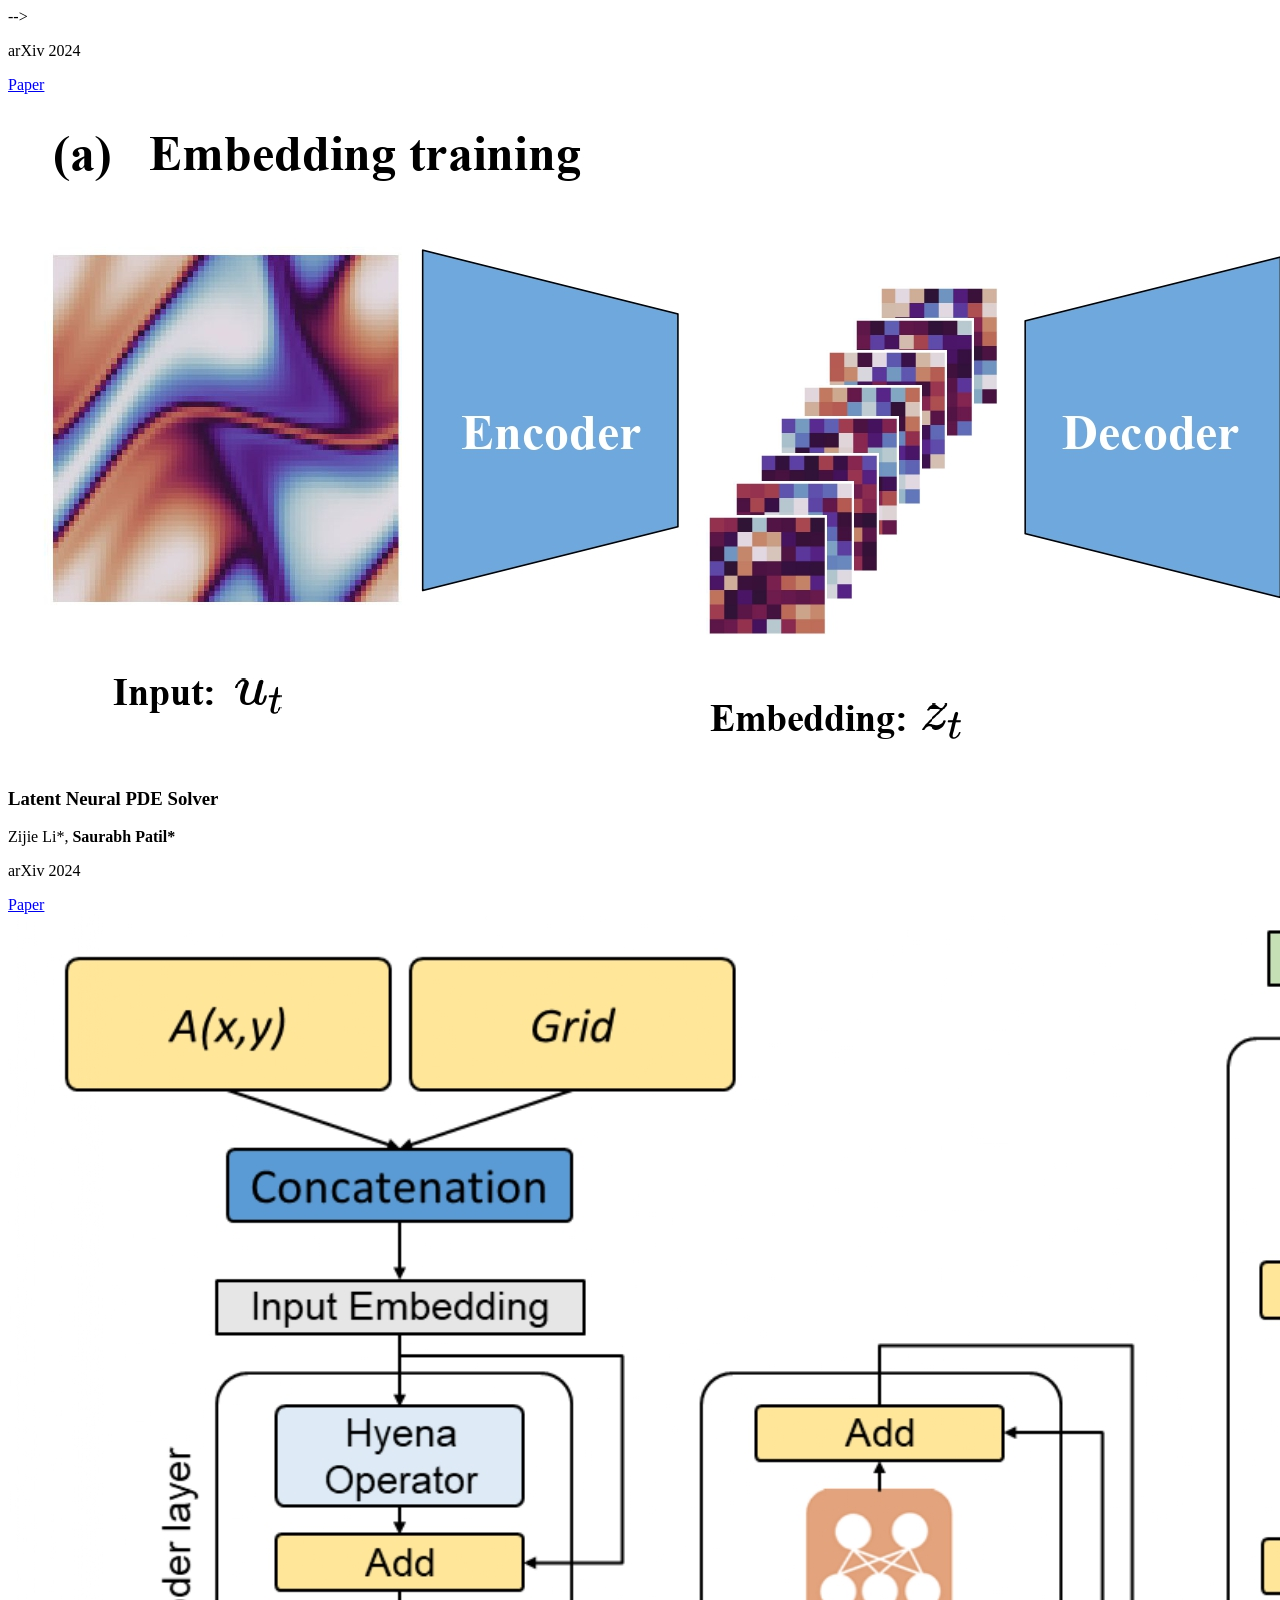
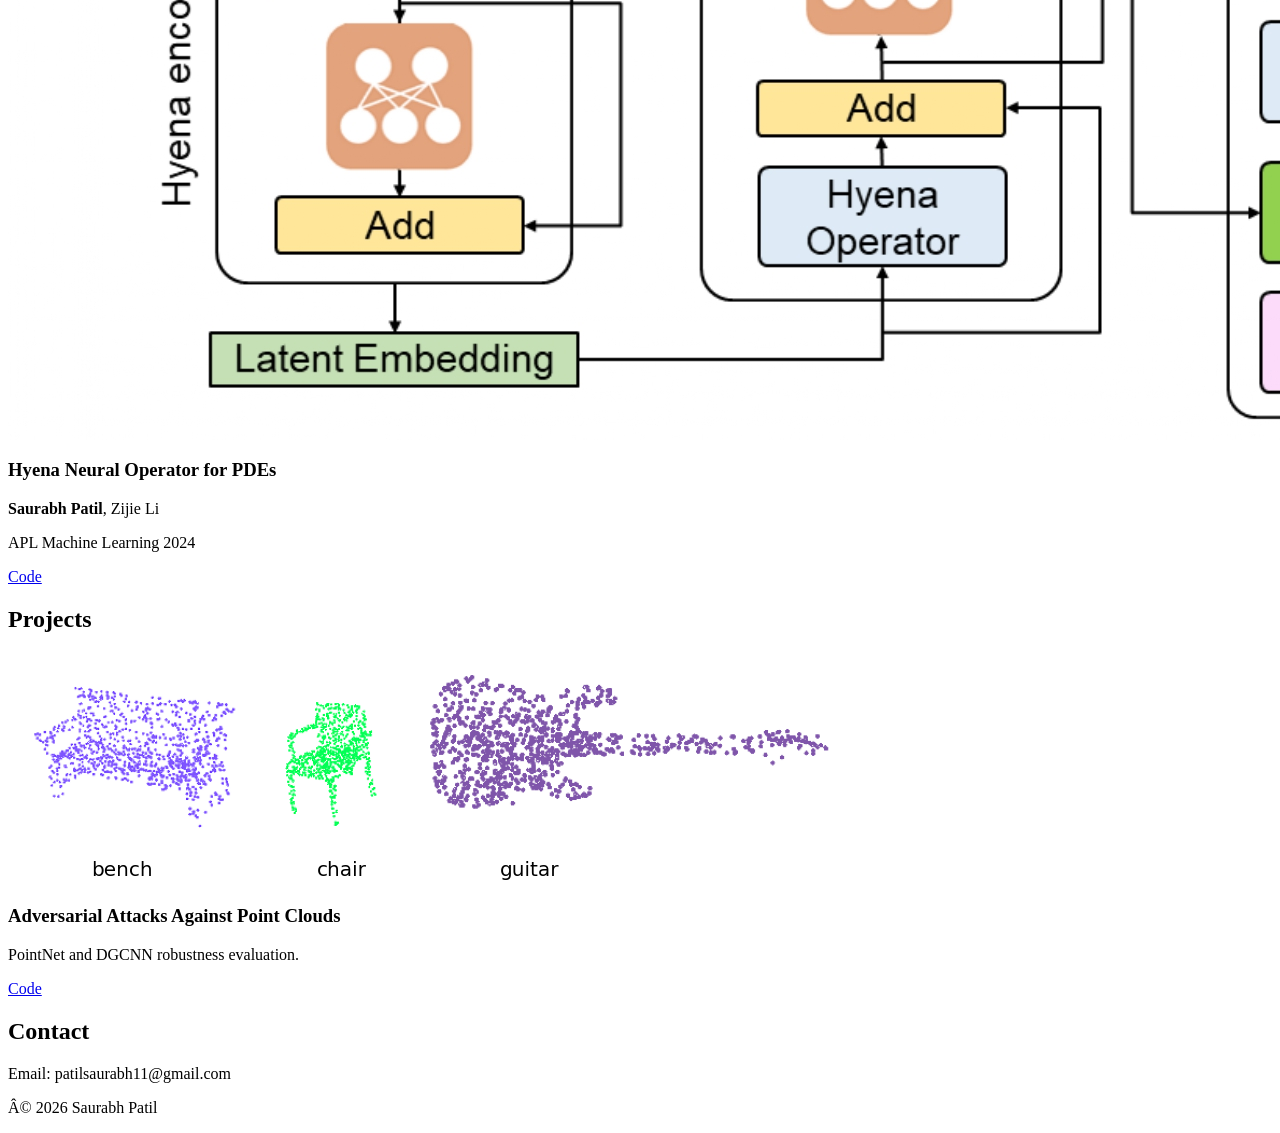
==== index.html @ c5e9a125 "Refactor index.html structure and add new content" ====
<!-- <!DOCTYPE HTML>
<html lang="en">
  <head>
    <meta http-equiv="Content-Type" content="text/html; charset=UTF-8">

    <title>Saurabh Patil</title>

    <meta name="author" content="Saurabh Patil">
    <meta name="viewport" content="width=device-width, initial-scale=1">
    <link rel="shortcut icon" href="images/favicon/favicon.ico" type="image/x-icon">
    <link rel="stylesheet" type="text/css" href="stylesheet.css">
    
  </head>
  
  <body>
    <table style="width:100%;max-width:800px;border:0px;border-spacing:0px;border-collapse:separate;margin-right:auto;margin-left:auto;"><tbody>
      <tr style="padding:0px">
        <td style="padding:0px">
          <table style="width:100%;border:0px;border-spacing:0px;border-collapse:separate;margin-right:auto;margin-left:auto;"><tbody>
            <tr style="padding:0px">
              <td style="padding:2.5%;width:63%;vertical-align:middle">
                <p class="name" style="text-align: center;">
                  Saurabh Patil
                </p>
                <p>Welcome! I worked as a research assistant at <a href="https://sites.google.com/view/barati">Mechanical and AI lab</a> in Mechanical Engineering department at Carnegie Mellon University(CMU),
                   where I worked at the intersection of numerical simulation and deep learning. Prior to that I graduated with a Master's degree in Mechanical Engineering from CMU. 
                </p>
                <p>
                  On this page you can access my publications and academic projects(done during my master's). If you click on the Projects link below you can access my personal projects that I have implemented.
                </p>
            
                <!-- <p>
                   <strong>(I am actively looking for opportunities as a Machine Learning Engineer. If you think I am a good fit for your position, please feel free to reach out)</strong>
                </p> -->
                <!-- <p style="text-align:center">
                  <a href="mailto:patilsaurabh11@gmail.com">Email</a> &nbsp;/&nbsp;
                  <a href="data/Saurabh_Patil_resume.pdf">CV</a> &nbsp;/&nbsp;
                  <a href="https://scholar.google.com/citations?user=cfGynhcAAAAJ&hl=en">Scholar</a> &nbsp;/&nbsp;
                  <a href="https://github.com/Saupatil07">Github</a>  &nbsp;/&nbsp;
                  <a href="https://www.linkedin.com/in/saurabhpatil31/">Linkedin</a> &nbsp;/&nbsp;
                  <a href="https://huggingface.co/Ellight">Huggingface</a> &nbsp;/&nbsp;
                  <a href="projects.html">Projects</a>

                </p>
              </td>
              <td style="padding:2.5%;width:40%;max-width:40%">
                <a href="images/saurabh_profile.jpg"><img style="width:100%;max-width:100%;object-fit: cover; border-radius: 50%;" alt="profile photo" src="images/saurabh_profile.jpg" class="hoverZoomLink"></a>
              </td>
            </tr>
          </tbody></table>

          <table style="width:100%;border:0px;border-spacing:0px;border-collapse:separate;margin-right:auto;margin-left:auto;"><tbody>
            <tr>
            <td style="padding:20px;width:100%;vertical-align:middle">
              <h2>Publications</h2>
              <p>
                (* denotes equal contribution)
              </p>
            </td>
          </tr>
        </tbody></table>

          <table style="width:100%;border:0px;border-spacing:0px;border-collapse:separate;margin-right:auto;margin-left:auto;"><tbody>
          <tr>
              <td style="padding:10px;width:30%;vertical-align:middle"><img src="images/Main_schematic_page-0001.jpg" width="400" height="110"></td>
              <td width="70%" valign="middle">
                <a href="https://arxiv.org/abs/2405.07395">
                  <span class="papertitle">CaFA: Global Weather Forecasting with Factorized Attention on Sphere</span>
                </a>
                <br>
              Zijie Li, Anthony Zhou,<strong>Saurabh Patil</strong>,
              Amir Barati Farimani,
  
                <br>
                <em>arXiv<em>, 2024
                <p>
                In this work we propose an end-to-end machine learning weather prediction model based on factorized attention on a sphere.
                </p>
              </td>
          </tr>

          <tr>
            <td style="padding:10px;width:30%;vertical-align:middle"><img src="images/L-PDE-solver_page-0001.jpg" width="400" height="110"></td>
            <td width="70%" valign="middle">
              <a href="https://arxiv.org/abs/2402.17853">
                <span class="papertitle">Latent Neural PDE Solver: a reduced-order modelling framework for partial differential equations</span>
              </a>
              <br>
            Zijie Li*,<strong>Saurabh Patil*</strong>,
            Francis Ogoke,
            Dule Shu,
            Wilson Zhen,
            Michael Schneier,
            John R. Buchanan, Jr.
            Amir Barati Farimani,

              <br>
              <em>arXiv<em>, 2024
              <p>
              In this paper we propose to learn the dynamics of the system in the latent space with much
              coarser discretizations.
              </p>
            </td>
          </tr>

          <tr>
            <td style="padding:20px;width:30%;vertical-align:middle"><img src="images/architecture_1_page-0001.jpg" width="400" height="192"></td>
            <td width="70%" valign="middle">
              <a href="https://pubs.aip.org/aip/aml/article/1/4/046114/2928094">
                <span class="papertitle">Hyena neural operator for partial differential equations                 </span>
              </a>
              <br>
            <strong>Saurabh Patil</strong>,
            Zijie Li,
            Amir Barati Farimani,

              <br>
              <em>APL Machine Learning<em>, 2024
              <br>
              <a href="https://github.com/Saupatil07/Hyena-Neural-Operator">code</a>
              <br>
              <p>
              In this paper we propose and study a state space based neural operator that is capable of sub-quadratic complexity and a global receptive field.
              </p>
            </td>
          </tr>

          <tr>
            <td style="padding:20px;width:30%;vertical-align:middle"><img src="images/framework_page-0001.jpg" width="380" height="180"></td>
            <td width="70%" valign="middle">
              <a href="https://www.medrxiv.org/content/10.1101/2023.11.02.23297976v1">
                <span class="papertitle">Forecasting COVID-19 New Cases Using Transformer Deep Learning Model  </span>
              </a>
              <br>
            <strong>Saurabh Patil</strong>,
            Parisa Mollaei,
            Amir Barati Farimani,

              <br>
              <em>medRxiv<em>, 2023
              <br>
              <a href="https://github.com/Saupatil07/Covid-Forecasting-using-deep-learning">code</a>
              <br>
              <p>
                In this study, an effort was made to improve the correctness of the models by incorporating recent advancements in attention-based models for time-
                series forecasting.
              </p>
            </td>
          </tr>
        </tbody></table>
          <table style="width:100%;border:0px;border-spacing:0px;border-collapse:separate;margin-right:auto;margin-left:auto;"><tbody>
            <tr>
            <td style="padding:20px;width:100%;vertical-align:middle">
              <h2>Academic Projects</h2>
            </td>
          </tr>
        </tbody></table>
          <table style="width:100%;border:0px;border-spacing:0px;border-collapse:separate;margin-right:auto;margin-left:auto;"><tbody>
            <tr>
              <td style="padding:10px;width:30%;vertical-align:middle"><img src="images/adversarial_point_cloud.png" width="400" height="110"></td>
              <td width="70%" valign="middle">
                <a href="data/TAI_Final_Report-1.pdf">
                  <span class="papertitle">Adversarial Attacks Against Point Clouds</span>
                </a>
                <br>
              <strong>Saurabh Patil</strong>,
              Hemant Kumar Sharma,
              Akshay Anthony
                <br>
                <em>Trustworthy AI Autonomy<em>, 2022
                <br>
                <a href="https://github.com/Saupatil07/Adversarial-Attacks-against-Point-clouds">code</a>
                <br>
                <p>
                In this project, we propose to test robustness of PointNet and DGCNN against two adversarial attacks - Fast gradient sign attack method and Saliency map attack on ModelNet40 dataset.
                </p>
              </td>
            </tr>
            <tr>
              <td style="padding:20px;width:30%;vertical-align:middle"><img src="images/bioinspired.png" width="400" height="192"></td>
              <td width="70%" valign="middle">
                <a href="data/Tail Team Final Report.pdf">
                  <span class="papertitle">Tail Robot-aeroDIMA</span>
                </a>
                <br>
              <strong>Saurabh Patil</strong>,
              Zachary Nobles, 
              Ryan Tarr, 
              Aishwarya Ravi,
              Pranav Katragadda, 
              Harshal Vakhariya
                <br>
                <em>Bioinspired Robot Design and Experimentation<em>, 2022
                <br>
                <a href="https://youtu.be/UXPaBU0tEnw">Video</a>,
                <a href="data/24775-1.pdf">Poster</a>
                <br>
                <p>
                  The purpose of this project is to compare the maneuverability during turns of a wheeled robot with an aerodynamic tail to one with an inertial (rigid) tail.
                </p>
              </td>
            </tr>
            <tr>
              <td style="padding:20px;width:30%;vertical-align:middle"><img src="images/diff_sample_27500.png" width="400" height="192"></td>
              <td width="70%" valign="middle">
                <a href="">
                  <span class="papertitle">HeatDiffusion</span>
                </a>
                <br>
              <strong>Saurabh Patil</strong>,
              Amir Barati Farimani
                <br>
                <em>Summer Project<em>, 2022
                <p>
                  In this project, we propose a denoising diffusion model for steady state heat conduction predictions without prior knowledge of the governing equations.
                </p>
              </td>
            </tr>
          </tbody></table>
        </tbody></table>
        <table style="width:100%;border:0px;border-spacing:0px;border-collapse:separate;margin-right:auto;margin-left:auto;"><tbody>
          <tr>
            <td style="padding:0px">
              <br>
              <p style="text-align:right;font-size:small;">
                Feel free to steal this website's <a href="https://github.com/jonbarron/jonbarron_website">source code</a>. <strong>Do not</strong> scrape the HTML from this page itself, as it includes analytics tags that you do not want on your own website &mdash; use the github code instead. Also, consider using <a href="https://leonidk.com/">Leonid Keselman</a>'s <a href="https://github.com/leonidk/new_website">Jekyll fork</a> of this page.
              </p>
            </td>
          </tr>
        </tbody></table>
      </td>
    </tr>
  </table>
</body>
</html> --> -->

<!DOCTYPE html>
</p>

<p class="venue">arXiv 2024</p>

<a href="https://arxiv.org/abs/2405.07395">Paper</a>
</div>

</div>


<div class="card">
<img src="images/L-PDE-solver_page-0001.jpg">

<div>
<h3>Latent Neural PDE Solver</h3>

<p>Zijie Li*, <strong>Saurabh Patil*</strong></p>

<p class="venue">arXiv 2024</p>

<a href="https://arxiv.org/abs/2402.17853">Paper</a>

</div>
</div>


<div class="card">
<img src="images/architecture_1_page-0001.jpg">

<div>
<h3>Hyena Neural Operator for PDEs</h3>

<p><strong>Saurabh Patil</strong>, Zijie Li</p>

<p class="venue">APL Machine Learning 2024</p>

<a href="https://github.com/Saupatil07/Hyena-Neural-Operator">Code</a>

</div>
</div>

</section>


<section id="projects" class="fade-in">

<h2>Projects</h2>

<div class="card">
<img src="images/adversarial_point_cloud.png">

<div>
<h3>Adversarial Attacks Against Point Clouds</h3>

<p>PointNet and DGCNN robustness evaluation.</p>

<a href="https://github.com/Saupatil07/Adversarial-Attacks-against-Point-clouds">Code</a>

</div>
</div>

</section>


<section id="contact">

<h2>Contact</h2>

<p>Email: patilsaurabh11@gmail.com</p>

</section>


<footer>

<p>© 2026 Saurabh Patil</p>

</footer>

</body>
</html>
---- stylesheet.css ----
/* latin-ext */
@font-face {
  font-family: 'Lato';
  font-style: italic;
  font-weight: 400;
  src: local('Lato Italic'), local('Lato-Italic'), url(https://fonts.gstatic.com/s/lato/v15/S6u8w4BMUTPHjxsAUi-qNiXg7eU0.woff2) format('woff2');
  unicode-range: U+0100-024F, U+0259, U+1E00-1EFF, U+2020, U+20A0-20AB, U+20AD-20CF, U+2113, U+2C60-2C7F, U+A720-A7FF;
}
/* latin */
@font-face {
  font-family: 'Lato';
  font-style: italic;
  font-weight: 400;
  src: local('Lato Italic'), local('Lato-Italic'), url(https://fonts.gstatic.com/s/lato/v15/S6u8w4BMUTPHjxsAXC-qNiXg7Q.woff2) format('woff2');
  unicode-range: U+0000-00FF, U+0131, U+0152-0153, U+02BB-02BC, U+02C6, U+02DA, U+02DC, U+2000-206F, U+2074, U+20AC, U+2122, U+2191, U+2193, U+2212, U+2215, U+FEFF, U+FFFD;
}
/* latin-ext */
@font-face {
  font-family: 'Lato';
  font-style: italic;
  font-weight: 700;
  src: local('Lato Bold Italic'), local('Lato-BoldItalic'), url(https://fonts.gstatic.com/s/lato/v15/S6u_w4BMUTPHjxsI5wq_FQftx9897sxZ.woff2) format('woff2');
  unicode-range: U+0100-024F, U+0259, U+1E00-1EFF, U+2020, U+20A0-20AB, U+20AD-20CF, U+2113, U+2C60-2C7F, U+A720-A7FF;
}
/* latin */
@font-face {
  font-family: 'Lato';
  font-style: italic;
  font-weight: 700;
  src: local('Lato Bold Italic'), local('Lato-BoldItalic'), url(https://fonts.gstatic.com/s/lato/v15/S6u_w4BMUTPHjxsI5wq_Gwftx9897g.woff2) format('woff2');
  unicode-range: U+0000-00FF, U+0131, U+0152-0153, U+02BB-02BC, U+02C6, U+02DA, U+02DC, U+2000-206F, U+2074, U+20AC, U+2122, U+2191, U+2193, U+2212, U+2215, U+FEFF, U+FFFD;
}
/* latin-ext */
@font-face {
  font-family: 'Lato';
  font-style: normal;
  font-weight: 400;
  src: local('Lato Regular'), local('Lato-Regular'), url(https://fonts.gstatic.com/s/lato/v15/S6uyw4BMUTPHjxAwXiWtFCfQ7A.woff2) format('woff2');
  unicode-range: U+0100-024F, U+0259, U+1E00-1EFF, U+2020, U+20A0-20AB, U+20AD-20CF, U+2113, U+2C60-2C7F, U+A720-A7FF;
}
/* latin */
@font-face {
  font-family: 'Lato';
  font-style: normal;
  font-weight: 400;
  src: local('Lato Regular'), local('Lato-Regular'), url(https://fonts.gstatic.com/s/lato/v15/S6uyw4BMUTPHjx4wXiWtFCc.woff2) format('woff2');
  unicode-range: U+0000-00FF, U+0131, U+0152-0153, U+02BB-02BC, U+02C6, U+02DA, U+02DC, U+2000-206F, U+2074, U+20AC, U+2122, U+2191, U+2193, U+2212, U+2215, U+FEFF, U+FFFD;
}
/* latin-ext */
@font-face {
  font-family: 'Lato';
  font-style: normal;
  font-weight: 700;
  src: local('Lato Bold'), local('Lato-Bold'), url(https://fonts.gstatic.com/s/lato/v15/S6u9w4BMUTPHh6UVSwaPGQ3q5d0N7w.woff2) format('woff2');
  unicode-range: U+0100-024F, U+0259, U+1E00-1EFF, U+2020, U+20A0-20AB, U+20AD-20CF, U+2113, U+2C60-2C7F, U+A720-A7FF;
}
/* latin */
@font-face {
  font-family: 'Lato';
  font-style: normal;
  font-weight: 700;
  src: local('Lato Bold'), local('Lato-Bold'), url(https://fonts.gstatic.com/s/lato/v15/S6u9w4BMUTPHh6UVSwiPGQ3q5d0.woff2) format('woff2');
  unicode-range: U+0000-00FF, U+0131, U+0152-0153, U+02BB-02BC, U+02C6, U+02DA, U+02DC, U+2000-206F, U+2074, U+20AC, U+2122, U+2191, U+2193, U+2212, U+2215, U+FEFF, U+FFFD;
}

a {
  color: #1772d0;
  text-decoration: none;
}

a:focus,
a:hover {
  color: #f09228;
  text-decoration: none;
}

body,
td,
th,
tr,
p,
a {
  font-family: 'Lato', Verdana, Helvetica, sans-serif;
  font-size: 14px;
}

strong {
  font-family: 'Lato', Verdana, Helvetica, sans-serif;
  font-size: 14px;
}

h2 {
  margin: 0;
  font-weight: normal;
  font-family: 'Lato', Verdana, Helvetica, sans-serif;
  font-size: 22px;
}

.papertitle {
  font-family: 'Lato', Verdana, Helvetica, sans-serif;
  font-size: 14px;
  font-weight: 700;
}

.name {
  padding-top: 20px;
  margin: 0;
  font-family: 'Lato', Verdana, Helvetica, sans-serif;
  font-size: 32px;
}

.one {
  width: 160px;
  height: 160px;
  position: relative;
}

.two {
  width: 160px;
  height: 160px;
  position: absolute;
  transition: opacity .2s ease-in-out;
  -moz-transition: opacity .2s ease-in-out;
  -webkit-transition: opacity .2s ease-in-out;
}

.fade {
  transition: opacity .2s ease-in-out;
  -moz-transition: opacity .2s ease-in-out;
  -webkit-transition: opacity .2s ease-in-out;
}

span.highlight {
  background-color: #ffffd0;
}
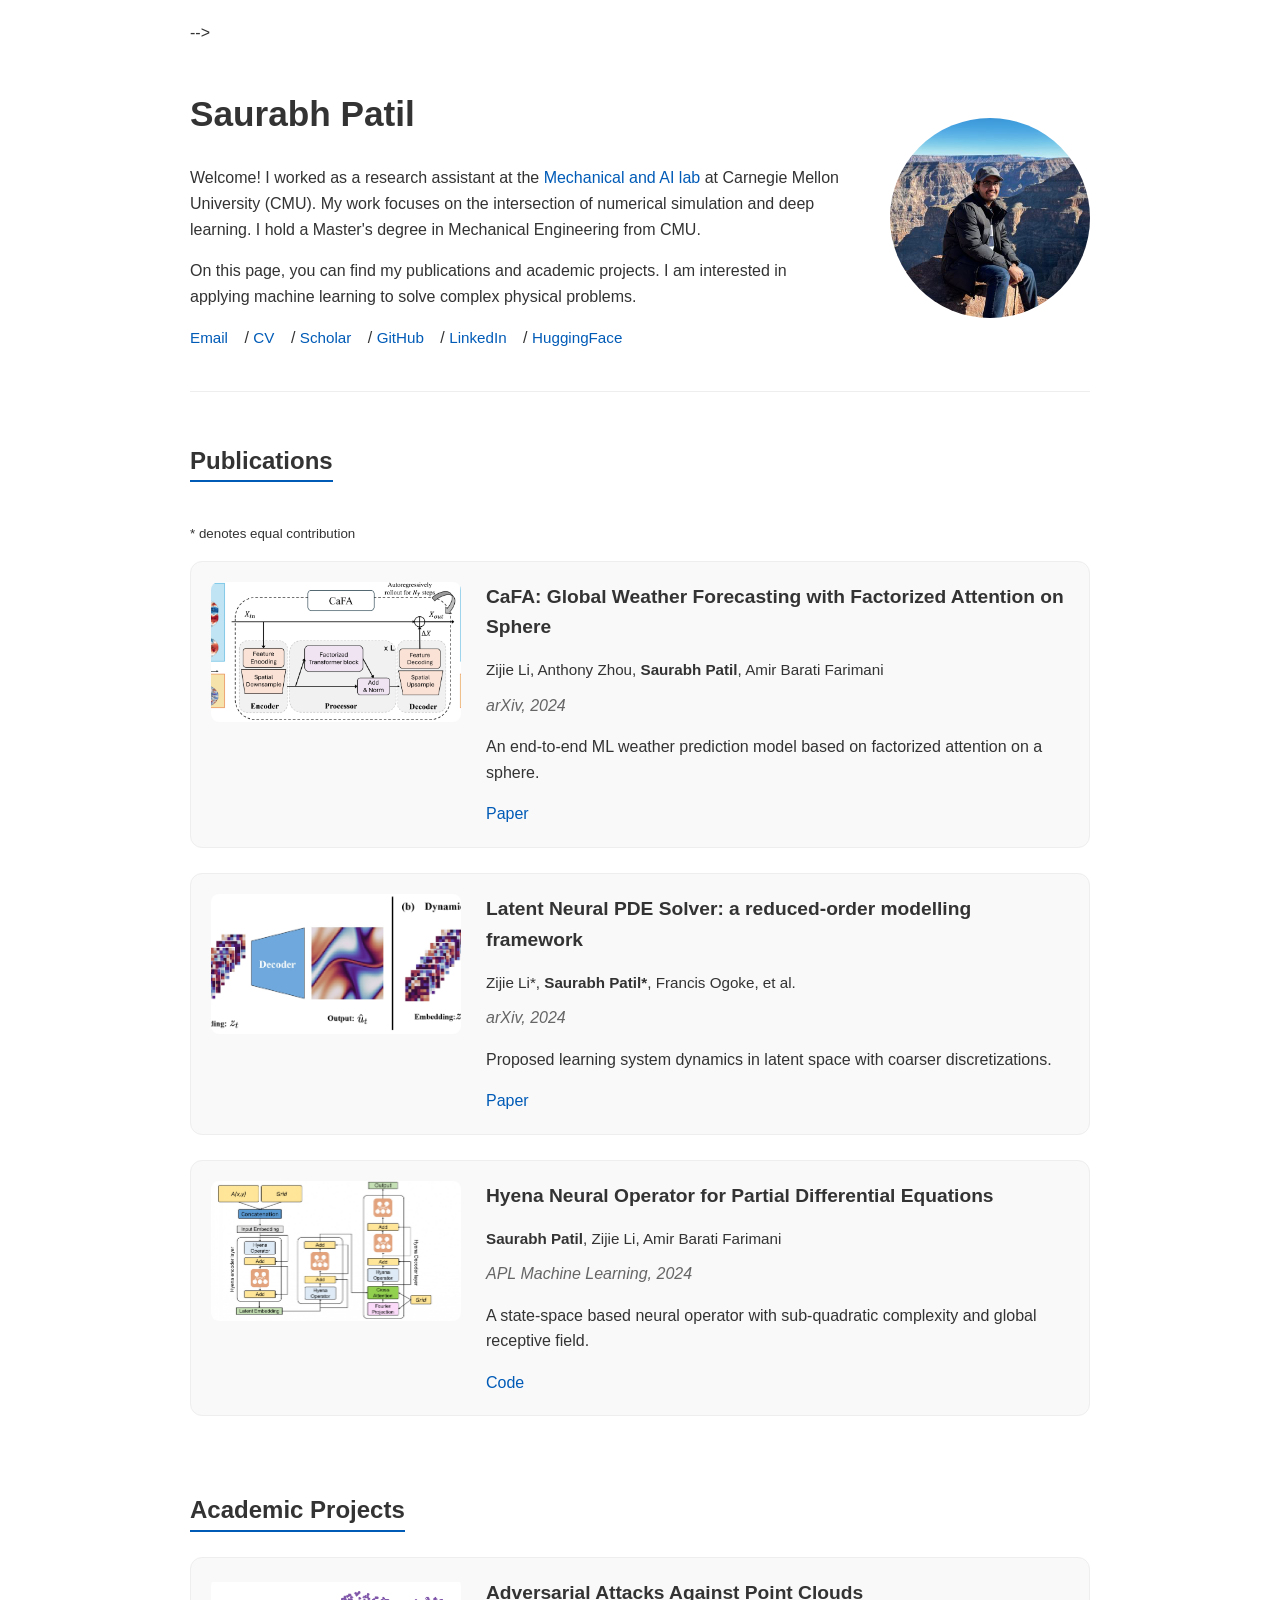
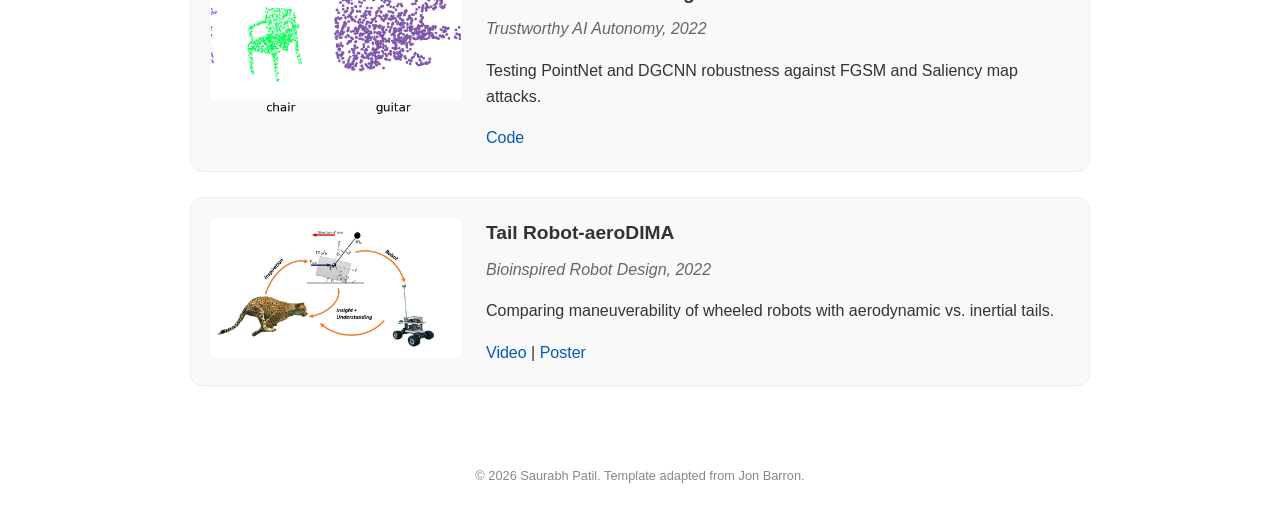
==== commit 7ec562b4: "Enhance index.html with header and project sections Added HTML structure and styling for personal we" ====
--- a/index.html
+++ b/index.html
@@ -235,84 +235,241 @@
 </html> --> -->
 
 <!DOCTYPE html>
-</p>
-
-<p class="venue">arXiv 2024</p>
-
-<a href="https://arxiv.org/abs/2405.07395">Paper</a>
-</div>
-
-</div>
-
-
-<div class="card">
-<img src="images/L-PDE-solver_page-0001.jpg">
-
-<div>
-<h3>Latent Neural PDE Solver</h3>
-
-<p>Zijie Li*, <strong>Saurabh Patil*</strong></p>
-
-<p class="venue">arXiv 2024</p>
-
-<a href="https://arxiv.org/abs/2402.17853">Paper</a>
-
-</div>
-</div>
-
-
-<div class="card">
-<img src="images/architecture_1_page-0001.jpg">
-
-<div>
-<h3>Hyena Neural Operator for PDEs</h3>
-
-<p><strong>Saurabh Patil</strong>, Zijie Li</p>
-
-<p class="venue">APL Machine Learning 2024</p>
-
-<a href="https://github.com/Saupatil07/Hyena-Neural-Operator">Code</a>
-
-</div>
-</div>
-
-</section>
-
-
-<section id="projects" class="fade-in">
-
-<h2>Projects</h2>
-
-<div class="card">
-<img src="images/adversarial_point_cloud.png">
-
-<div>
-<h3>Adversarial Attacks Against Point Clouds</h3>
-
-<p>PointNet and DGCNN robustness evaluation.</p>
-
-<a href="https://github.com/Saupatil07/Adversarial-Attacks-against-Point-clouds">Code</a>
-
-</div>
-</div>
-
-</section>
-
-
-<section id="contact">
-
-<h2>Contact</h2>
-
-<p>Email: patilsaurabh11@gmail.com</p>
-
-</section>
-
-
-<footer>
-
-<p>© 2026 Saurabh Patil</p>
-
-</footer>
+<html lang="en">
+<head>
+    <meta charset="UTF-8">
+    <meta name="viewport" content="width=device-width, initial-scale=1.0">
+    <title>Saurabh Patil | Research Assistant</title>
+    <meta name="author" content="Saurabh Patil">
+    <link rel="shortcut icon" href="images/favicon/favicon.ico" type="image/x-icon">
+    
+    <style>
+        /* Base Styles */
+        :root {
+            --primary-color: #005bb7;
+            --text-color: #333;
+            --bg-color: #ffffff;
+            --card-bg: #f9f9f9;
+        }
+
+        body {
+            font-family: 'Segoe UI', Tahoma, Geneva, Verdana, sans-serif;
+            line-height: 1.6;
+            color: var(--text-color);
+            max-width: 900px;
+            margin: 0 auto;
+            padding: 20px;
+            background-color: var(--bg-color);
+        }
+
+        a {
+            color: var(--primary-color);
+            text-decoration: none;
+            font-weight: 500;
+        }
+
+        a:hover {
+            text-decoration: underline;
+        }
+
+        /* Header & Bio */
+        header {
+            display: flex;
+            align-items: center;
+            gap: 40px;
+            padding: 40px 0;
+            border-bottom: 1px solid #eee;
+        }
+
+        .profile-pic {
+            width: 200px;
+            height: 200px;
+            border-radius: 50%;
+            object-fit: cover;
+            flex-shrink: 0;
+        }
+
+        .bio-text h1 {
+            margin-top: 0;
+            font-size: 2.2rem;
+        }
+
+        .links {
+            margin-top: 15px;
+        }
+
+        .links a {
+            margin-right: 12px;
+            font-size: 0.95rem;
+        }
+
+        /* Section Titles */
+        h2 {
+            border-bottom: 2px solid var(--primary-color);
+            display: inline-block;
+            margin-top: 50px;
+            margin-bottom: 25px;
+        }
+
+        /* Card Layout */
+        .card {
+            display: flex;
+            gap: 25px;
+            background: var(--card-bg);
+            padding: 20px;
+            border-radius: 12px;
+            margin-bottom: 25px;
+            transition: transform 0.2s;
+            border: 1px solid #eee;
+        }
+
+        .card:hover {
+            transform: translateY(-3px);
+            box-shadow: 0 4px 15px rgba(0,0,0,0.05);
+        }
+
+        .card img {
+            width: 250px;
+            height: 140px;
+            object-fit: cover;
+            border-radius: 8px;
+            flex-shrink: 0;
+        }
+
+        .card-content h3 {
+            margin-top: 0;
+            margin-bottom: 8px;
+            font-size: 1.2rem;
+        }
+
+        .venue {
+            font-style: italic;
+            color: #666;
+            margin: 5px 0;
+        }
+
+        .authors {
+            font-size: 0.95rem;
+            margin-bottom: 10px;
+        }
+
+        /* Responsive */
+        @media (max-width: 768px) {
+            header {
+                flex-direction: column-reverse;
+                text-align: center;
+                gap: 20px;
+            }
+            .card {
+                flex-direction: column;
+            }
+            .card img {
+                width: 100%;
+                height: auto;
+            }
+        }
+
+        /* Animation */
+        .fade-in {
+            animation: fadeIn 1s ease-in;
+        }
+
+        @keyframes fadeIn {
+            from { opacity: 0; transform: translateY(10px); }
+            to { opacity: 1; transform: translateY(0); }
+        }
+    </style>
+</head>
+<body>
+
+    <header class="fade-in">
+        <div class="bio-text">
+            <h1>Saurabh Patil</h1>
+            <p>
+                Welcome! I worked as a research assistant at the <a href="https://sites.google.com/view/barati">Mechanical and AI lab</a> at Carnegie Mellon University (CMU). My work focuses on the intersection of numerical simulation and deep learning. I hold a Master's degree in Mechanical Engineering from CMU.
+            </p>
+            <p>
+                On this page, you can find my publications and academic projects. I am interested in applying machine learning to solve complex physical problems.
+            </p>
+            <div class="links">
+                <a href="mailto:patilsaurabh11@gmail.com">Email</a> /
+                <a href="data/Saurabh_Patil_resume.pdf">CV</a> /
+                <a href="https://scholar.google.com/citations?user=cfGynhcAAAAJ&hl=en">Scholar</a> /
+                <a href="https://github.com/Saupatil07">GitHub</a> /
+                <a href="https://www.linkedin.com/in/saurabhpatil31/">LinkedIn</a> /
+                <a href="https://huggingface.co/Ellight">HuggingFace</a>
+            </div>
+        </div>
+        <img src="images/saurabh_profile.jpg" alt="Saurabh Patil" class="profile-pic">
+    </header>
+
+    <section id="publications" class="fade-in">
+        <h2>Publications</h2>
+        <p><small>* denotes equal contribution</small></p>
+
+        <div class="card">
+            <img src="images/Main_schematic_page-0001.jpg" alt="CaFA">
+            <div class="card-content">
+                <h3>CaFA: Global Weather Forecasting with Factorized Attention on Sphere</h3>
+                <p class="authors">Zijie Li, Anthony Zhou, <strong>Saurabh Patil</strong>, Amir Barati Farimani</p>
+                <p class="venue">arXiv, 2024</p>
+                <p>An end-to-end ML weather prediction model based on factorized attention on a sphere.</p>
+                <a href="https://arxiv.org/abs/2405.07395">Paper</a>
+            </div>
+        </div>
+
+        <div class="card">
+            <img src="images/L-PDE-solver_page-0001.jpg" alt="L-PDE">
+            <div class="card-content">
+                <h3>Latent Neural PDE Solver: a reduced-order modelling framework</h3>
+                <p class="authors">Zijie Li*, <strong>Saurabh Patil*</strong>, Francis Ogoke, et al.</p>
+                <p class="venue">arXiv, 2024</p>
+                <p>Proposed learning system dynamics in latent space with coarser discretizations.</p>
+                <a href="https://arxiv.org/abs/2402.17853">Paper</a>
+            </div>
+        </div>
+
+        <div class="card">
+            <img src="images/architecture_1_page-0001.jpg" alt="Hyena">
+            <div class="card-content">
+                <h3>Hyena Neural Operator for Partial Differential Equations</h3>
+                <p class="authors"><strong>Saurabh Patil</strong>, Zijie Li, Amir Barati Farimani</p>
+                <p class="venue">APL Machine Learning, 2024</p>
+                <p>A state-space based neural operator with sub-quadratic complexity and global receptive field.</p>
+                <a href="https://github.com/Saupatil07/Hyena-Neural-Operator">Code</a>
+            </div>
+        </div>
+    </section>
+
+    <section id="projects" class="fade-in">
+        <h2>Academic Projects</h2>
+
+        <div class="card">
+            <img src="images/adversarial_point_cloud.png" alt="Point Clouds">
+            <div class="card-content">
+                <h3>Adversarial Attacks Against Point Clouds</h3>
+                <p class="venue">Trustworthy AI Autonomy, 2022</p>
+                <p>Testing PointNet and DGCNN robustness against FGSM and Saliency map attacks.</p>
+                <a href="https://github.com/Saupatil07/Adversarial-Attacks-against-Point-clouds">Code</a>
+            </div>
+        </div>
+
+        <div class="card">
+            <img src="images/bioinspired.png" alt="Tail Robot">
+            <div class="card-content">
+                <h3>Tail Robot-aeroDIMA</h3>
+                <p class="venue">Bioinspired Robot Design, 2022</p>
+                <p>Comparing maneuverability of wheeled robots with aerodynamic vs. inertial tails.</p>
+                <a href="https://youtu.be/UXPaBU0tEnw">Video</a> | <a href="data/24775-1.pdf">Poster</a>
+            </div>
+        </div>
+    </section>
+
+    <footer>
+        <p style="text-align: center; margin-top: 80px; font-size: 0.8rem; color: #888;">
+            &copy; 2026 Saurabh Patil. Template adapted from Jon Barron.
+        </p>
+    </footer>
 
 </body>
 </html>
--- a/stylesheet.css
+++ b/stylesheet.css
@@ -1,60 +1,60 @@
 /* latin-ext */
+/* @font-face {
+  font-family: 'Lato';
+  font-style: italic;
+  font-weight: 400;
+  src: local('Lato Italic'), local('Lato-Italic'), url(https://fonts.gstatic.com/s/lato/v15/S6u8w4BMUTPHjxsAUi-qNiXg7eU0.woff2) format('woff2');
+  unicode-range: U+0100-024F, U+0259, U+1E00-1EFF, U+2020, U+20A0-20AB, U+20AD-20CF, U+2113, U+2C60-2C7F, U+A720-A7FF;
+}
+/* latin */
+/* @font-face {
+  font-family: 'Lato';
+  font-style: italic;
+  font-weight: 400;
+  src: local('Lato Italic'), local('Lato-Italic'), url(https://fonts.gstatic.com/s/lato/v15/S6u8w4BMUTPHjxsAXC-qNiXg7Q.woff2) format('woff2');
+  unicode-range: U+0000-00FF, U+0131, U+0152-0153, U+02BB-02BC, U+02C6, U+02DA, U+02DC, U+2000-206F, U+2074, U+20AC, U+2122, U+2191, U+2193, U+2212, U+2215, U+FEFF, U+FFFD;
+} */
+/* latin-ext */
+/* @font-face {
+  font-family: 'Lato';
+  font-style: italic;
+  font-weight: 700;
+  src: local('Lato Bold Italic'), local('Lato-BoldItalic'), url(https://fonts.gstatic.com/s/lato/v15/S6u_w4BMUTPHjxsI5wq_FQftx9897sxZ.woff2) format('woff2');
+  unicode-range: U+0100-024F, U+0259, U+1E00-1EFF, U+2020, U+20A0-20AB, U+20AD-20CF, U+2113, U+2C60-2C7F, U+A720-A7FF;
+} */
+/* latin */
+/* @font-face {
+  font-family: 'Lato';
+  font-style: italic;
+  font-weight: 700;
+  src: local('Lato Bold Italic'), local('Lato-BoldItalic'), url(https://fonts.gstatic.com/s/lato/v15/S6u_w4BMUTPHjxsI5wq_Gwftx9897g.woff2) format('woff2');
+  unicode-range: U+0000-00FF, U+0131, U+0152-0153, U+02BB-02BC, U+02C6, U+02DA, U+02DC, U+2000-206F, U+2074, U+20AC, U+2122, U+2191, U+2193, U+2212, U+2215, U+FEFF, U+FFFD;
+} */
+/* latin-ext */
+/* @font-face {
+  font-family: 'Lato';
+  font-style: normal;
+  font-weight: 400;
+  src: local('Lato Regular'), local('Lato-Regular'), url(https://fonts.gstatic.com/s/lato/v15/S6uyw4BMUTPHjxAwXiWtFCfQ7A.woff2) format('woff2');
+  unicode-range: U+0100-024F, U+0259, U+1E00-1EFF, U+2020, U+20A0-20AB, U+20AD-20CF, U+2113, U+2C60-2C7F, U+A720-A7FF;
+} */
+/* latin */
+/* @font-face {
+  font-family: 'Lato';
+  font-style: normal;
+  font-weight: 400;
+  src: local('Lato Regular'), local('Lato-Regular'), url(https://fonts.gstatic.com/s/lato/v15/S6uyw4BMUTPHjx4wXiWtFCc.woff2) format('woff2');
+  unicode-range: U+0000-00FF, U+0131, U+0152-0153, U+02BB-02BC, U+02C6, U+02DA, U+02DC, U+2000-206F, U+2074, U+20AC, U+2122, U+2191, U+2193, U+2212, U+2215, U+FEFF, U+FFFD;
+}
+
 @font-face {
   font-family: 'Lato';
-  font-style: italic;
-  font-weight: 400;
-  src: local('Lato Italic'), local('Lato-Italic'), url(https://fonts.gstatic.com/s/lato/v15/S6u8w4BMUTPHjxsAUi-qNiXg7eU0.woff2) format('woff2');
-  unicode-range: U+0100-024F, U+0259, U+1E00-1EFF, U+2020, U+20A0-20AB, U+20AD-20CF, U+2113, U+2C60-2C7F, U+A720-A7FF;
-}
-/* latin */
-@font-face {
-  font-family: 'Lato';
-  font-style: italic;
-  font-weight: 400;
-  src: local('Lato Italic'), local('Lato-Italic'), url(https://fonts.gstatic.com/s/lato/v15/S6u8w4BMUTPHjxsAXC-qNiXg7Q.woff2) format('woff2');
-  unicode-range: U+0000-00FF, U+0131, U+0152-0153, U+02BB-02BC, U+02C6, U+02DA, U+02DC, U+2000-206F, U+2074, U+20AC, U+2122, U+2191, U+2193, U+2212, U+2215, U+FEFF, U+FFFD;
-}
-/* latin-ext */
-@font-face {
-  font-family: 'Lato';
-  font-style: italic;
-  font-weight: 700;
-  src: local('Lato Bold Italic'), local('Lato-BoldItalic'), url(https://fonts.gstatic.com/s/lato/v15/S6u_w4BMUTPHjxsI5wq_FQftx9897sxZ.woff2) format('woff2');
-  unicode-range: U+0100-024F, U+0259, U+1E00-1EFF, U+2020, U+20A0-20AB, U+20AD-20CF, U+2113, U+2C60-2C7F, U+A720-A7FF;
-}
-/* latin */
-@font-face {
-  font-family: 'Lato';
-  font-style: italic;
-  font-weight: 700;
-  src: local('Lato Bold Italic'), local('Lato-BoldItalic'), url(https://fonts.gstatic.com/s/lato/v15/S6u_w4BMUTPHjxsI5wq_Gwftx9897g.woff2) format('woff2');
-  unicode-range: U+0000-00FF, U+0131, U+0152-0153, U+02BB-02BC, U+02C6, U+02DA, U+02DC, U+2000-206F, U+2074, U+20AC, U+2122, U+2191, U+2193, U+2212, U+2215, U+FEFF, U+FFFD;
-}
-/* latin-ext */
-@font-face {
-  font-family: 'Lato';
-  font-style: normal;
-  font-weight: 400;
-  src: local('Lato Regular'), local('Lato-Regular'), url(https://fonts.gstatic.com/s/lato/v15/S6uyw4BMUTPHjxAwXiWtFCfQ7A.woff2) format('woff2');
-  unicode-range: U+0100-024F, U+0259, U+1E00-1EFF, U+2020, U+20A0-20AB, U+20AD-20CF, U+2113, U+2C60-2C7F, U+A720-A7FF;
-}
-/* latin */
-@font-face {
-  font-family: 'Lato';
-  font-style: normal;
-  font-weight: 400;
-  src: local('Lato Regular'), local('Lato-Regular'), url(https://fonts.gstatic.com/s/lato/v15/S6uyw4BMUTPHjx4wXiWtFCc.woff2) format('woff2');
-  unicode-range: U+0000-00FF, U+0131, U+0152-0153, U+02BB-02BC, U+02C6, U+02DA, U+02DC, U+2000-206F, U+2074, U+20AC, U+2122, U+2191, U+2193, U+2212, U+2215, U+FEFF, U+FFFD;
-}
-/* latin-ext */
-@font-face {
-  font-family: 'Lato';
   font-style: normal;
   font-weight: 700;
   src: local('Lato Bold'), local('Lato-Bold'), url(https://fonts.gstatic.com/s/lato/v15/S6u9w4BMUTPHh6UVSwaPGQ3q5d0N7w.woff2) format('woff2');
   unicode-range: U+0100-024F, U+0259, U+1E00-1EFF, U+2020, U+20A0-20AB, U+20AD-20CF, U+2113, U+2C60-2C7F, U+A720-A7FF;
 }
-/* latin */
+
 @font-face {
   font-family: 'Lato';
   font-style: normal;
@@ -132,4 +132,85 @@
 
 span.highlight {
   background-color: #ffffd0;
-}
+} */
+
+
+body{
+padding:20px 40px;
+border-bottom:1px solid #eee;
+}
+
+.navbar a{
+margin-left:20px;
+text-decoration:none;
+color:#333;
+}
+
+.hero{
+max-width:1000px;
+margin:auto;
+display:flex;
+align-items:center;
+padding:80px 20px;
+gap:40px;
+}
+
+.hero img{
+width:180px;
+border-radius:50%;
+}
+
+.links a{
+margin-right:15px;
+color:#2563eb;
+}
+
+section{
+max-width:900px;
+margin:auto;
+padding:40px 20px;
+}
+
+.card{
+display:flex;
+gap:20px;
+padding:20px;
+border-radius:10px;
+margin:20px 0;
+transition:all 0.3s ease;
+border:1px solid #eee;
+}
+
+.card:hover{
+transform:translateY(-4px);
+box-shadow:0 10px 25px rgba(0,0,0,0.08);
+}
+
+.card img{
+width:160px;
+height:100px;
+object-fit:cover;
+border-radius:6px;
+}
+
+.venue{
+color:#777;
+font-size:14px;
+}
+
+footer{
+text-align:center;
+padding:40px;
+color:#777;
+}
+
+.fade-in{
+opacity:0;
+transform:translateY(20px);
+transition:all 0.8s ease;
+}
+
+.fade-in.visible{
+opacity:1;
+transform:none;
+}
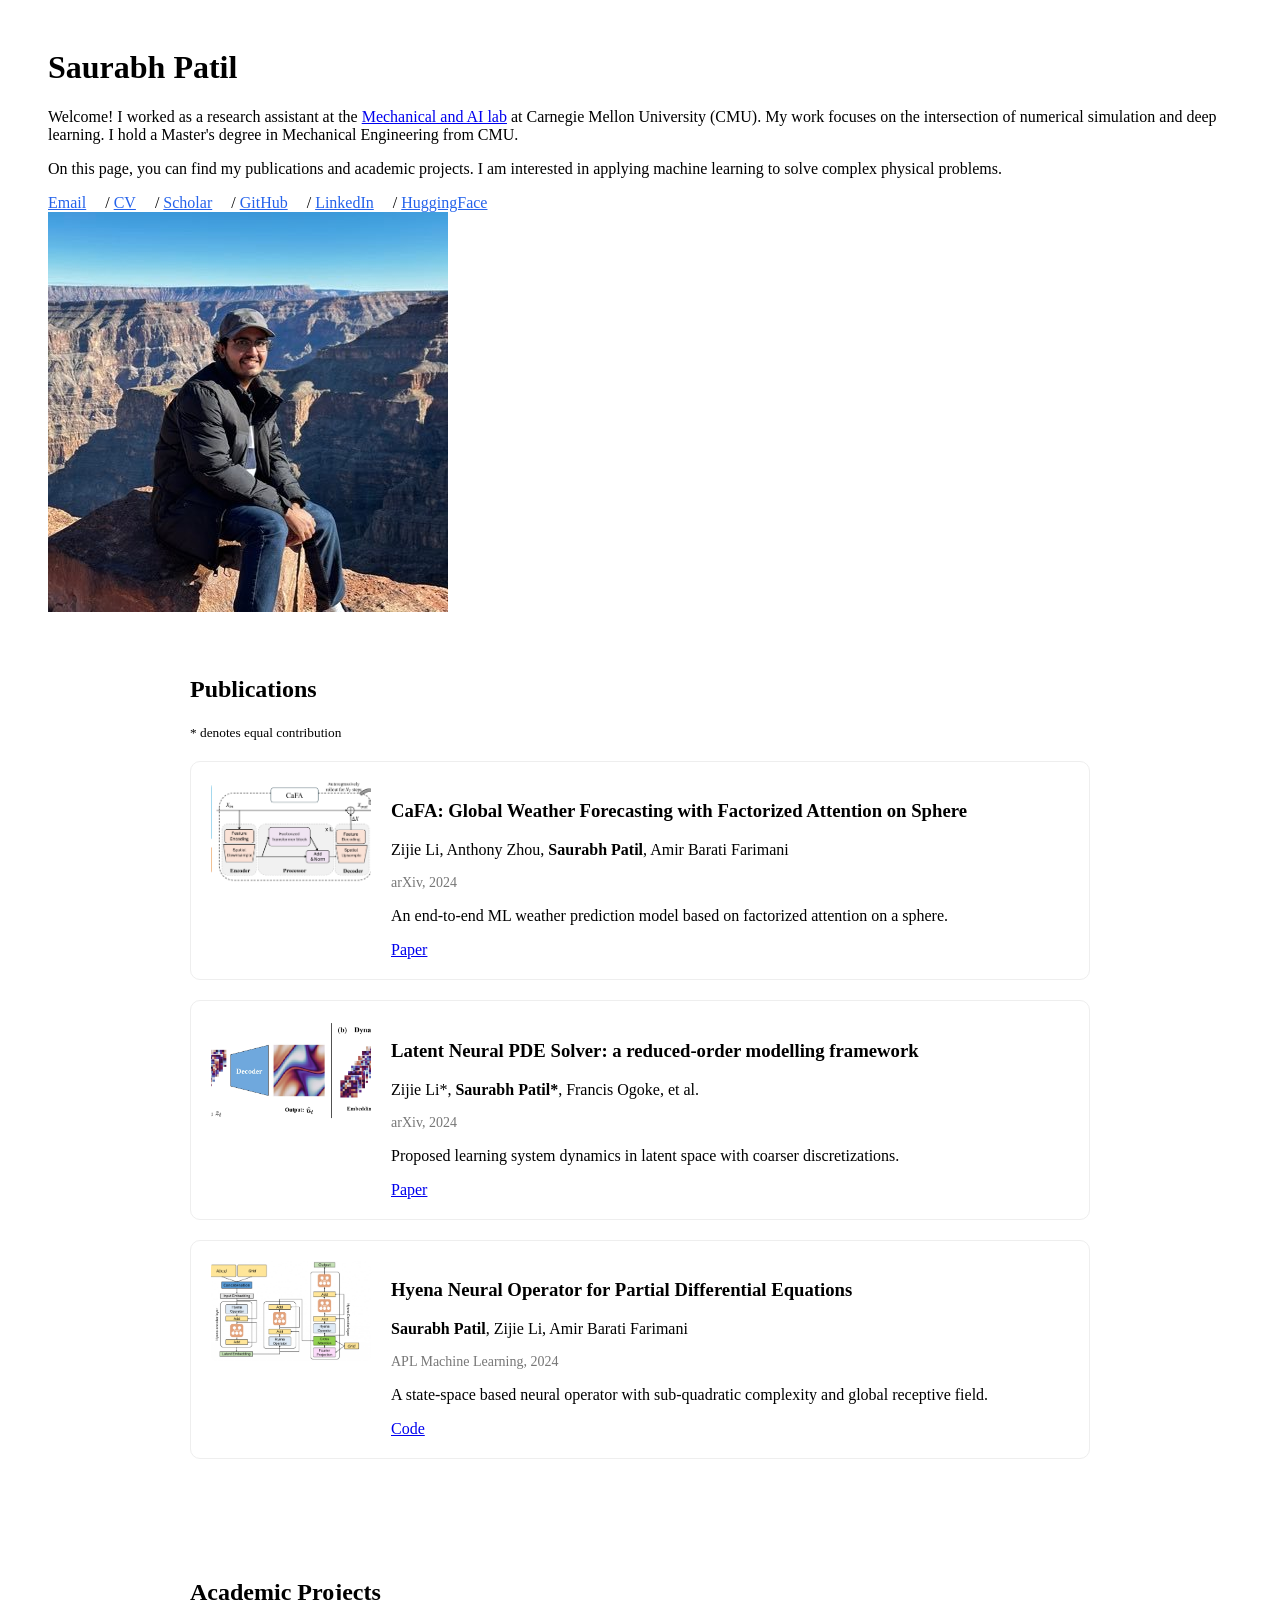
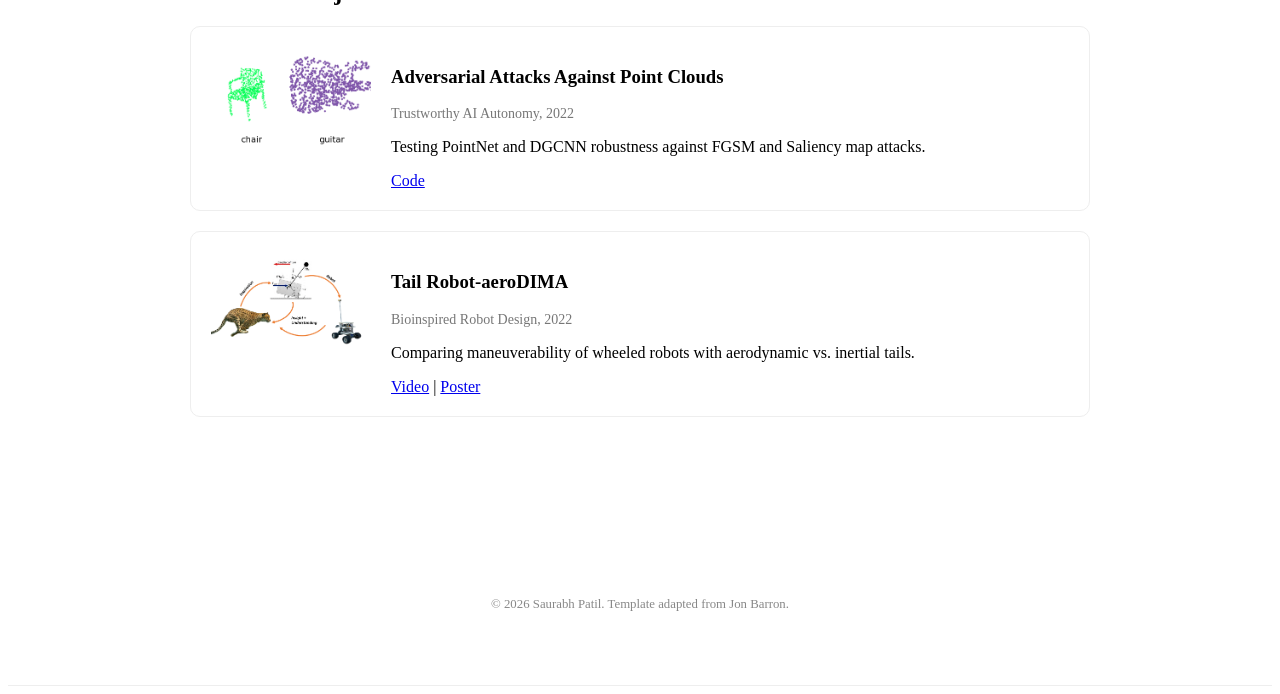
==== commit 0a9e18b4: "Link external stylesheet and script in index.html Replaced internal styles with an external styleshe" ====
--- a/index.html
+++ b/index.html
@@ -232,7 +232,7 @@
     </tr>
   </table>
 </body>
-</html> --> -->
+</html> -->
 
 <!DOCTYPE html>
 <html lang="en">
@@ -242,143 +242,7 @@
     <title>Saurabh Patil | Research Assistant</title>
     <meta name="author" content="Saurabh Patil">
     <link rel="shortcut icon" href="images/favicon/favicon.ico" type="image/x-icon">
-    
-    <style>
-        /* Base Styles */
-        :root {
-            --primary-color: #005bb7;
-            --text-color: #333;
-            --bg-color: #ffffff;
-            --card-bg: #f9f9f9;
-        }
-
-        body {
-            font-family: 'Segoe UI', Tahoma, Geneva, Verdana, sans-serif;
-            line-height: 1.6;
-            color: var(--text-color);
-            max-width: 900px;
-            margin: 0 auto;
-            padding: 20px;
-            background-color: var(--bg-color);
-        }
-
-        a {
-            color: var(--primary-color);
-            text-decoration: none;
-            font-weight: 500;
-        }
-
-        a:hover {
-            text-decoration: underline;
-        }
-
-        /* Header & Bio */
-        header {
-            display: flex;
-            align-items: center;
-            gap: 40px;
-            padding: 40px 0;
-            border-bottom: 1px solid #eee;
-        }
-
-        .profile-pic {
-            width: 200px;
-            height: 200px;
-            border-radius: 50%;
-            object-fit: cover;
-            flex-shrink: 0;
-        }
-
-        .bio-text h1 {
-            margin-top: 0;
-            font-size: 2.2rem;
-        }
-
-        .links {
-            margin-top: 15px;
-        }
-
-        .links a {
-            margin-right: 12px;
-            font-size: 0.95rem;
-        }
-
-        /* Section Titles */
-        h2 {
-            border-bottom: 2px solid var(--primary-color);
-            display: inline-block;
-            margin-top: 50px;
-            margin-bottom: 25px;
-        }
-
-        /* Card Layout */
-        .card {
-            display: flex;
-            gap: 25px;
-            background: var(--card-bg);
-            padding: 20px;
-            border-radius: 12px;
-            margin-bottom: 25px;
-            transition: transform 0.2s;
-            border: 1px solid #eee;
-        }
-
-        .card:hover {
-            transform: translateY(-3px);
-            box-shadow: 0 4px 15px rgba(0,0,0,0.05);
-        }
-
-        .card img {
-            width: 250px;
-            height: 140px;
-            object-fit: cover;
-            border-radius: 8px;
-            flex-shrink: 0;
-        }
-
-        .card-content h3 {
-            margin-top: 0;
-            margin-bottom: 8px;
-            font-size: 1.2rem;
-        }
-
-        .venue {
-            font-style: italic;
-            color: #666;
-            margin: 5px 0;
-        }
-
-        .authors {
-            font-size: 0.95rem;
-            margin-bottom: 10px;
-        }
-
-        /* Responsive */
-        @media (max-width: 768px) {
-            header {
-                flex-direction: column-reverse;
-                text-align: center;
-                gap: 20px;
-            }
-            .card {
-                flex-direction: column;
-            }
-            .card img {
-                width: 100%;
-                height: auto;
-            }
-        }
-
-        /* Animation */
-        .fade-in {
-            animation: fadeIn 1s ease-in;
-        }
-
-        @keyframes fadeIn {
-            from { opacity: 0; transform: translateY(10px); }
-            to { opacity: 1; transform: translateY(0); }
-        }
-    </style>
+    <link rel="stylesheet" href="stylesheet.css">
 </head>
 <body>
 
@@ -443,7 +307,6 @@
 
     <section id="projects" class="fade-in">
         <h2>Academic Projects</h2>
-
         <div class="card">
             <img src="images/adversarial_point_cloud.png" alt="Point Clouds">
             <div class="card-content">
@@ -471,5 +334,6 @@
         </p>
     </footer>
 
+    <script src="script.js"></script>
 </body>
 </html>
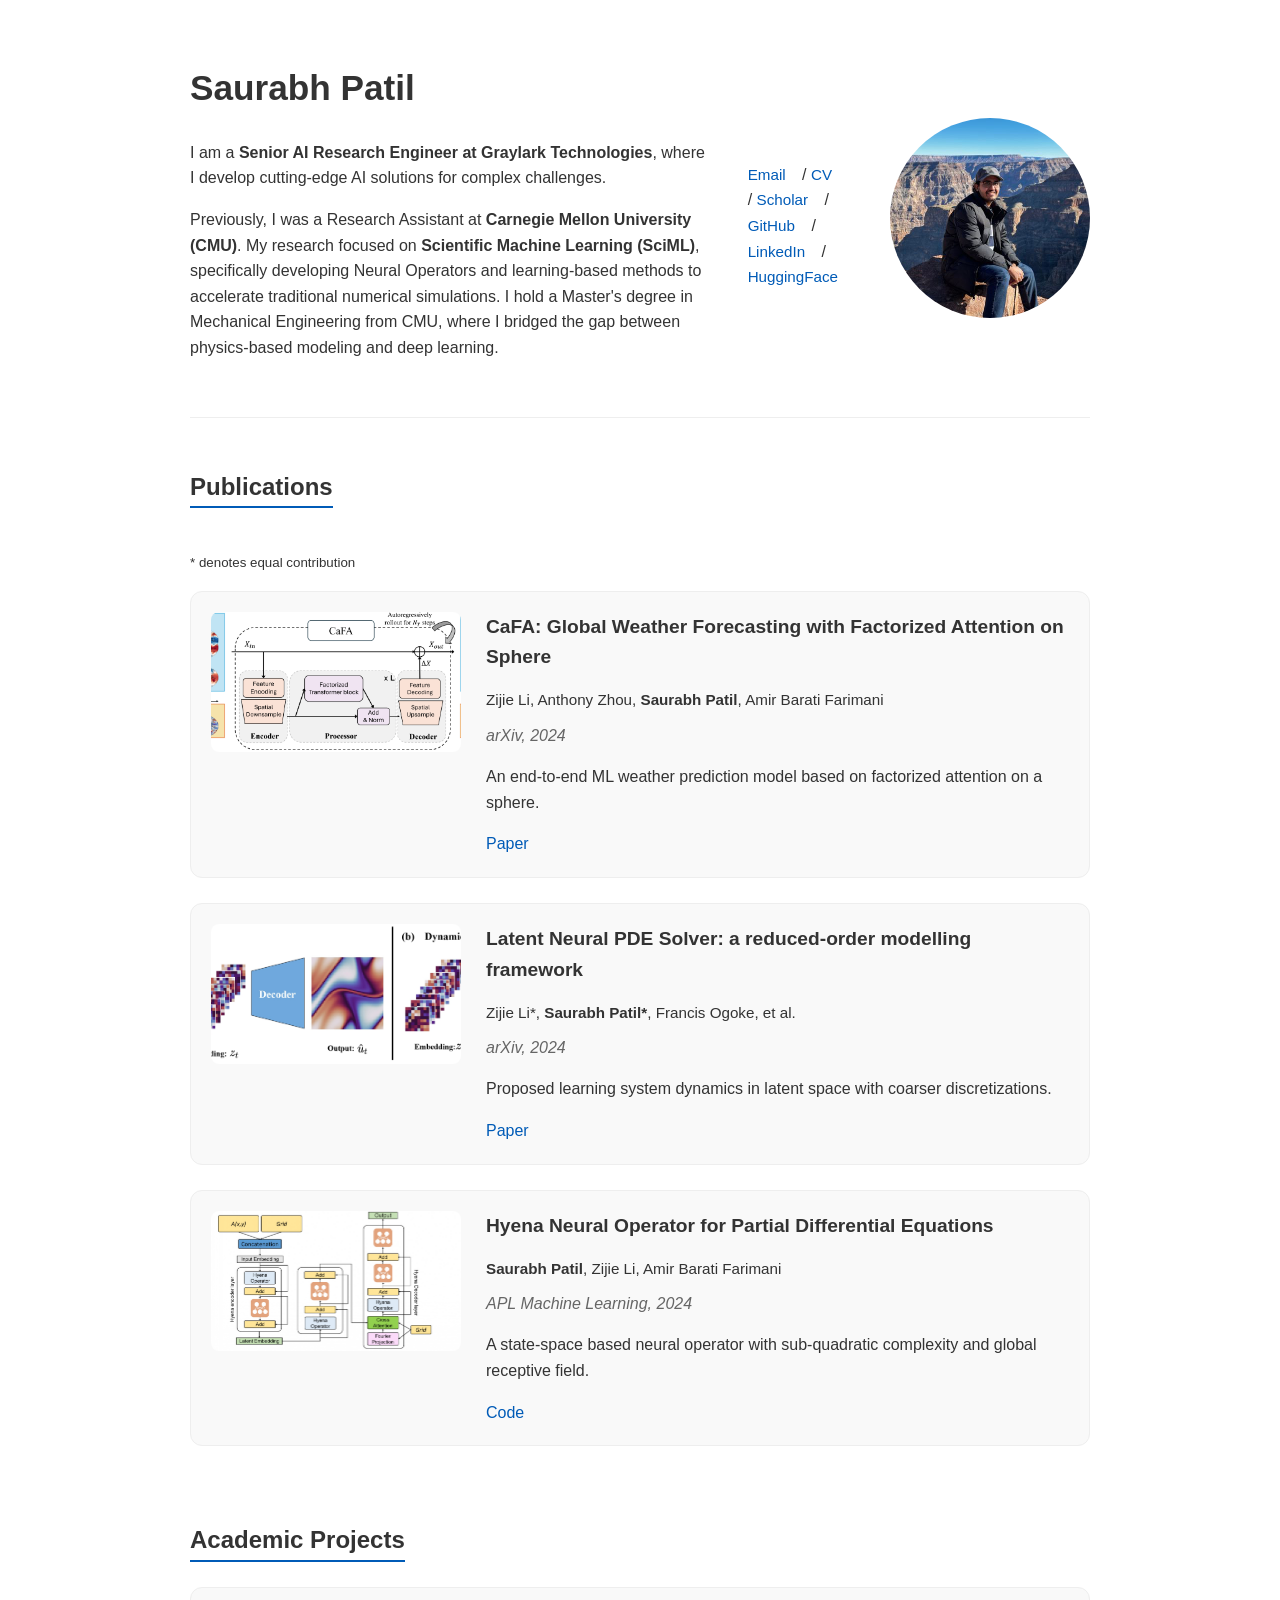
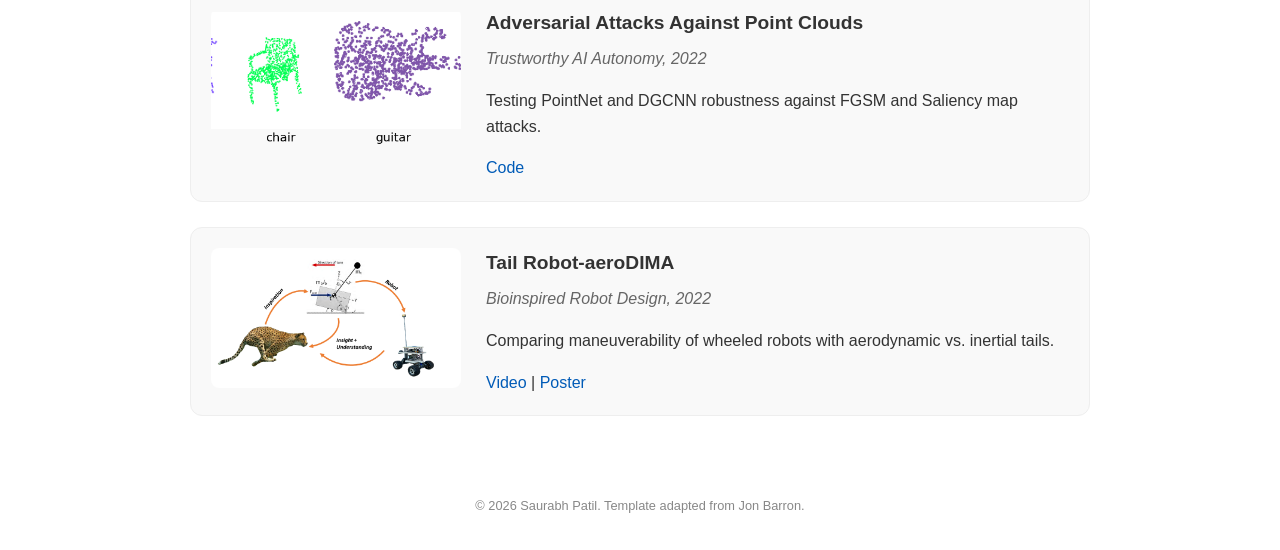
==== commit fe8f1d4a: "Revise personal bio in index.html Updated bio to reflect current position and research focus." ====
--- a/index.html
+++ b/index.html
@@ -250,11 +250,12 @@
         <div class="bio-text">
             <h1>Saurabh Patil</h1>
             <p>
-                Welcome! I worked as a research assistant at the <a href="https://sites.google.com/view/barati">Mechanical and AI lab</a> at Carnegie Mellon University (CMU). My work focuses on the intersection of numerical simulation and deep learning. I hold a Master's degree in Mechanical Engineering from CMU.
+                I am a <strong>Senior AI Research Engineer at Graylark Technologies</strong>, where I develop cutting-edge AI solutions for complex challenges. 
             </p>
             <p>
-                On this page, you can find my publications and academic projects. I am interested in applying machine learning to solve complex physical problems.
+                Previously, I was a Research Assistant at <strong>Carnegie Mellon University (CMU)</strong>. My research focused on <strong>Scientific Machine Learning (SciML)</strong>, specifically developing Neural Operators and learning-based methods to accelerate traditional numerical simulations. I hold a Master's degree in Mechanical Engineering from CMU, where I bridged the gap between physics-based modeling and deep learning.
             </p>
+            </div>
             <div class="links">
                 <a href="mailto:patilsaurabh11@gmail.com">Email</a> /
                 <a href="data/Saurabh_Patil_resume.pdf">CV</a> /
--- a/stylesheet.css
+++ b/stylesheet.css
@@ -135,82 +135,131 @@
 } */
 
 
-body{
-padding:20px 40px;
-border-bottom:1px solid #eee;
-}
-
-.navbar a{
-margin-left:20px;
-text-decoration:none;
-color:#333;
-}
-
-.hero{
-max-width:1000px;
-margin:auto;
-display:flex;
-align-items:center;
-padding:80px 20px;
-gap:40px;
-}
-
-.hero img{
-width:180px;
-border-radius:50%;
-}
-
-.links a{
-margin-right:15px;
-color:#2563eb;
-}
-
-section{
-max-width:900px;
-margin:auto;
-padding:40px 20px;
-}
-
-.card{
-display:flex;
-gap:20px;
-padding:20px;
-border-radius:10px;
-margin:20px 0;
-transition:all 0.3s ease;
-border:1px solid #eee;
-}
-
-.card:hover{
-transform:translateY(-4px);
-box-shadow:0 10px 25px rgba(0,0,0,0.08);
-}
-
-.card img{
-width:160px;
-height:100px;
-object-fit:cover;
-border-radius:6px;
-}
-
-.venue{
-color:#777;
-font-size:14px;
-}
-
-footer{
-text-align:center;
-padding:40px;
-color:#777;
-}
-
-.fade-in{
-opacity:0;
-transform:translateY(20px);
-transition:all 0.8s ease;
-}
-
-.fade-in.visible{
-opacity:1;
-transform:none;
-}
+:root {
+    --primary-color: #005bb7;
+    --text-color: #333;
+    --bg-color: #ffffff;
+    --card-bg: #f9f9f9;
+}
+
+body {
+    font-family: 'Segoe UI', Tahoma, Geneva, Verdana, sans-serif;
+    line-height: 1.6;
+    color: var(--text-color);
+    max-width: 900px;
+    margin: 0 auto;
+    padding: 20px;
+    background-color: var(--bg-color);
+}
+
+a {
+    color: var(--primary-color);
+    text-decoration: none;
+    font-weight: 500;
+}
+
+a:hover {
+    text-decoration: underline;
+}
+
+header {
+    display: flex;
+    align-items: center;
+    gap: 40px;
+    padding: 40px 0;
+    border-bottom: 1px solid #eee;
+}
+
+.profile-pic {
+    width: 200px;
+    height: 200px;
+    border-radius: 50%;
+    object-fit: cover;
+    flex-shrink: 0;
+}
+
+.bio-text h1 {
+    margin-top: 0;
+    font-size: 2.2rem;
+}
+
+.links {
+    margin-top: 15px;
+}
+
+.links a {
+    margin-right: 12px;
+    font-size: 0.95rem;
+}
+
+h2 {
+    border-bottom: 2px solid var(--primary-color);
+    display: inline-block;
+    margin-top: 50px;
+    margin-bottom: 25px;
+}
+
+.card {
+    display: flex;
+    gap: 25px;
+    background: var(--card-bg);
+    padding: 20px;
+    border-radius: 12px;
+    margin-bottom: 25px;
+    transition: transform 0.2s;
+    border: 1px solid #eee;
+}
+
+.card:hover {
+    transform: translateY(-3px);
+    box-shadow: 0 4px 15px rgba(0,0,0,0.05);
+}
+
+.card img {
+    width: 250px;
+    height: 140px;
+    object-fit: cover;
+    border-radius: 8px;
+    flex-shrink: 0;
+}
+
+.card-content h3 {
+    margin-top: 0;
+    margin-bottom: 8px;
+    font-size: 1.2rem;
+}
+
+.venue {
+    font-style: italic;
+    color: #666;
+    margin: 5px 0;
+}
+
+.authors {
+    font-size: 0.95rem;
+    margin-bottom: 10px;
+}
+
+@media (max-width: 768px) {
+    header {
+        flex-direction: column-reverse;
+        text-align: center;
+        gap: 20px;
+    }
+    .card {
+        flex-direction: column;
+    }
+    .card img {
+        width: 100%;
+        height: auto;
+    }
+}
+
+.fade-in {
+    animation: fadeIn 1s ease-in;
+}
+
+@keyframes fadeIn {
+    from { opacity: 0; transform: translateY(10px); }
+    to { opacity: 1; transform: translateY(0); }
+}
--- a/stylesheet.css
+++ b/stylesheet.css
@@ -135,82 +135,131 @@
 } */
 
 
-body{
-padding:20px 40px;
-border-bottom:1px solid #eee;
-}
-
-.navbar a{
-margin-left:20px;
-text-decoration:none;
-color:#333;
-}
-
-.hero{
-max-width:1000px;
-margin:auto;
-display:flex;
-align-items:center;
-padding:80px 20px;
-gap:40px;
-}
-
-.hero img{
-width:180px;
-border-radius:50%;
-}
-
-.links a{
-margin-right:15px;
-color:#2563eb;
-}
-
-section{
-max-width:900px;
-margin:auto;
-padding:40px 20px;
-}
-
-.card{
-display:flex;
-gap:20px;
-padding:20px;
-border-radius:10px;
-margin:20px 0;
-transition:all 0.3s ease;
-border:1px solid #eee;
-}
-
-.card:hover{
-transform:translateY(-4px);
-box-shadow:0 10px 25px rgba(0,0,0,0.08);
-}
-
-.card img{
-width:160px;
-height:100px;
-object-fit:cover;
-border-radius:6px;
-}
-
-.venue{
-color:#777;
-font-size:14px;
-}
-
-footer{
-text-align:center;
-padding:40px;
-color:#777;
-}
-
-.fade-in{
-opacity:0;
-transform:translateY(20px);
-transition:all 0.8s ease;
-}
-
-.fade-in.visible{
-opacity:1;
-transform:none;
-}
+:root {
+    --primary-color: #005bb7;
+    --text-color: #333;
+    --bg-color: #ffffff;
+    --card-bg: #f9f9f9;
+}
+
+body {
+    font-family: 'Segoe UI', Tahoma, Geneva, Verdana, sans-serif;
+    line-height: 1.6;
+    color: var(--text-color);
+    max-width: 900px;
+    margin: 0 auto;
+    padding: 20px;
+    background-color: var(--bg-color);
+}
+
+a {
+    color: var(--primary-color);
+    text-decoration: none;
+    font-weight: 500;
+}
+
+a:hover {
+    text-decoration: underline;
+}
+
+header {
+    display: flex;
+    align-items: center;
+    gap: 40px;
+    padding: 40px 0;
+    border-bottom: 1px solid #eee;
+}
+
+.profile-pic {
+    width: 200px;
+    height: 200px;
+    border-radius: 50%;
+    object-fit: cover;
+    flex-shrink: 0;
+}
+
+.bio-text h1 {
+    margin-top: 0;
+    font-size: 2.2rem;
+}
+
+.links {
+    margin-top: 15px;
+}
+
+.links a {
+    margin-right: 12px;
+    font-size: 0.95rem;
+}
+
+h2 {
+    border-bottom: 2px solid var(--primary-color);
+    display: inline-block;
+    margin-top: 50px;
+    margin-bottom: 25px;
+}
+
+.card {
+    display: flex;
+    gap: 25px;
+    background: var(--card-bg);
+    padding: 20px;
+    border-radius: 12px;
+    margin-bottom: 25px;
+    transition: transform 0.2s;
+    border: 1px solid #eee;
+}
+
+.card:hover {
+    transform: translateY(-3px);
+    box-shadow: 0 4px 15px rgba(0,0,0,0.05);
+}
+
+.card img {
+    width: 250px;
+    height: 140px;
+    object-fit: cover;
+    border-radius: 8px;
+    flex-shrink: 0;
+}
+
+.card-content h3 {
+    margin-top: 0;
+    margin-bottom: 8px;
+    font-size: 1.2rem;
+}
+
+.venue {
+    font-style: italic;
+    color: #666;
+    margin: 5px 0;
+}
+
+.authors {
+    font-size: 0.95rem;
+    margin-bottom: 10px;
+}
+
+@media (max-width: 768px) {
+    header {
+        flex-direction: column-reverse;
+        text-align: center;
+        gap: 20px;
+    }
+    .card {
+        flex-direction: column;
+    }
+    .card img {
+        width: 100%;
+        height: auto;
+    }
+}
+
+.fade-in {
+    animation: fadeIn 1s ease-in;
+}
+
+@keyframes fadeIn {
+    from { opacity: 0; transform: translateY(10px); }
+    to { opacity: 1; transform: translateY(0); }
+}
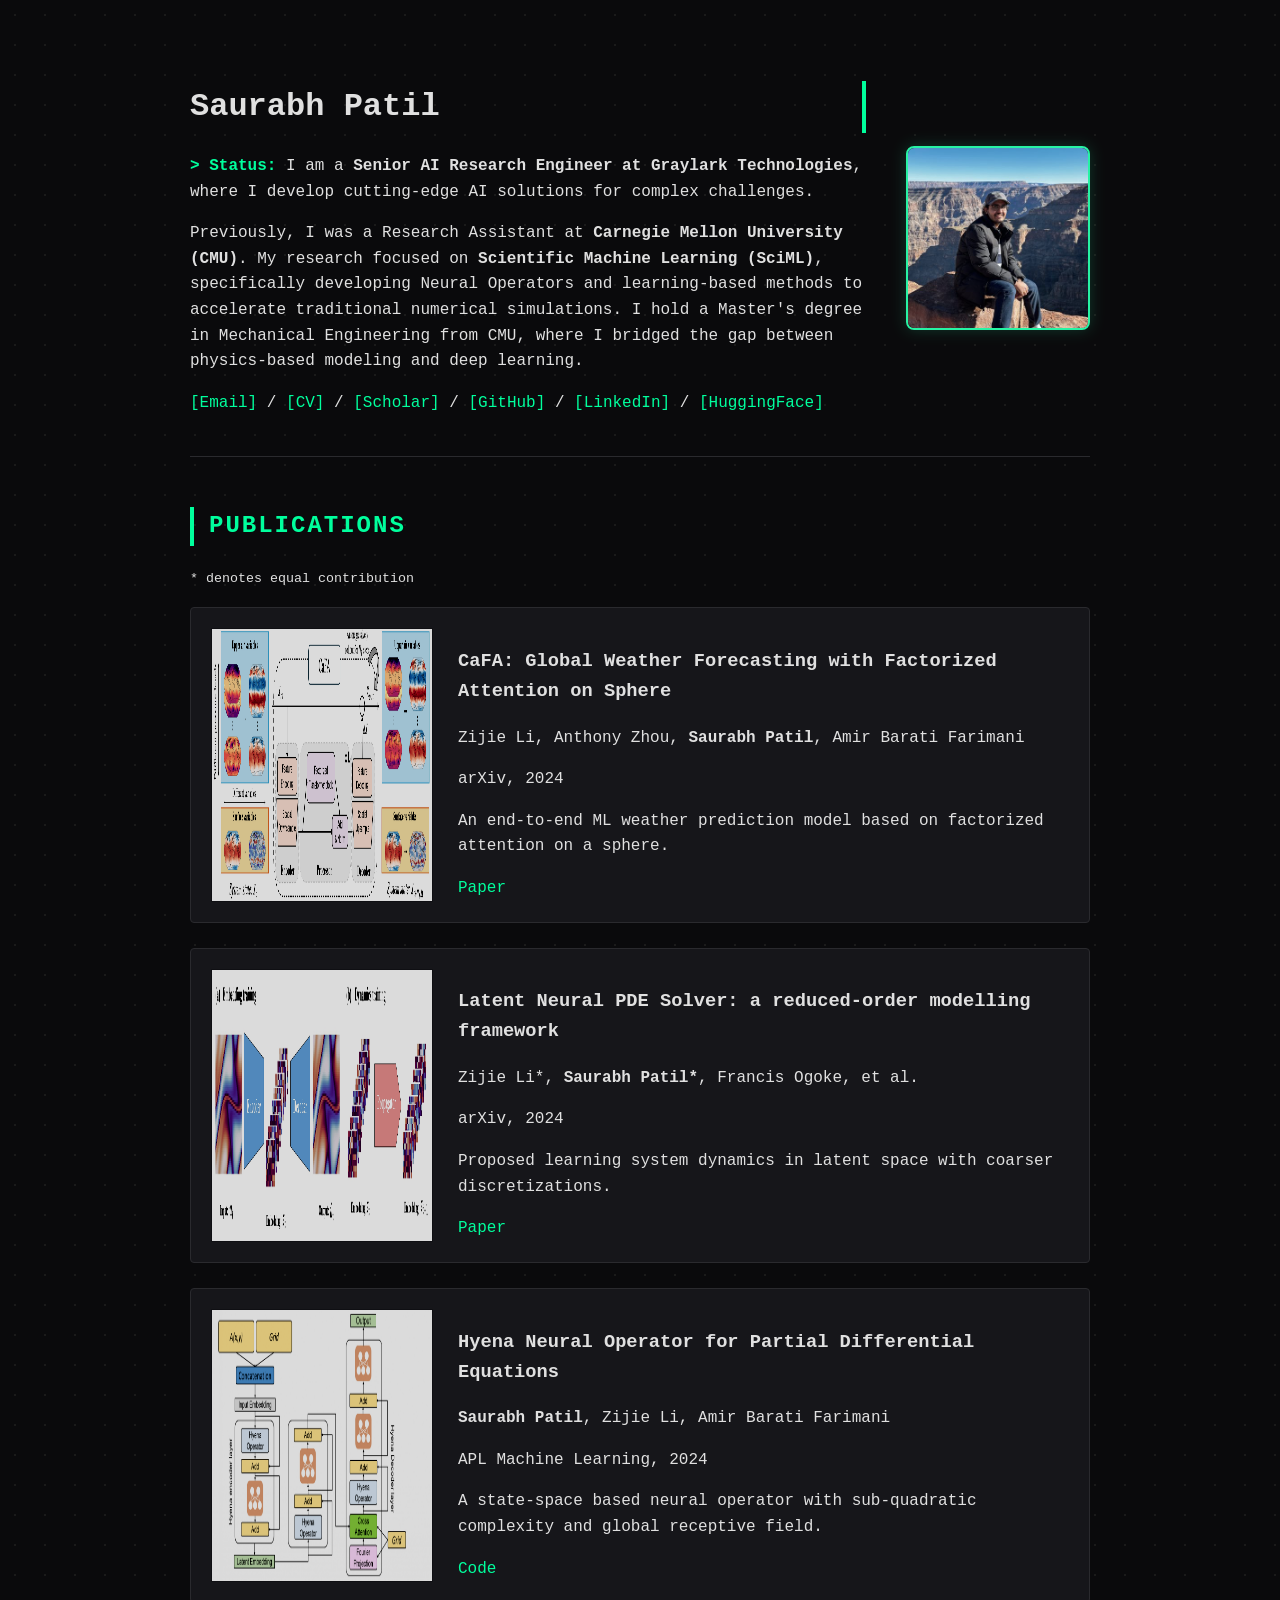
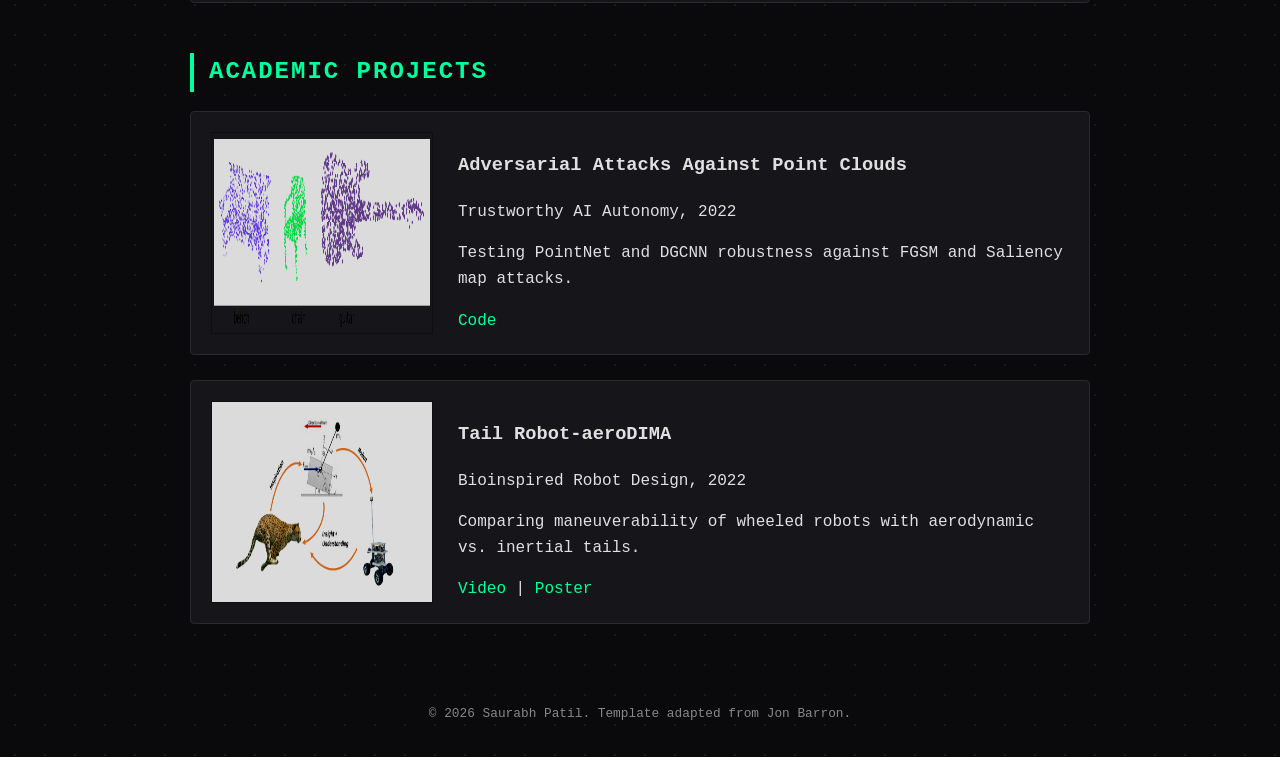
==== commit 40c2c451: "Update index.html" ====
--- a/index.html
+++ b/index.html
@@ -248,21 +248,21 @@
 
     <header class="fade-in">
         <div class="bio-text">
-            <h1>Saurabh Patil</h1>
+            <h1 class="typing">Saurabh Patil</h1>
             <p>
-                I am a <strong>Senior AI Research Engineer at Graylark Technologies</strong>, where I develop cutting-edge AI solutions for complex challenges. 
+                <span style="color: var(--accent-color); font-weight: bold;">> Status:</span> I am a <strong>Senior AI Research Engineer at Graylark Technologies</strong>, where I develop cutting-edge AI solutions for complex challenges. 
             </p>
             <p>
                 Previously, I was a Research Assistant at <strong>Carnegie Mellon University (CMU)</strong>. My research focused on <strong>Scientific Machine Learning (SciML)</strong>, specifically developing Neural Operators and learning-based methods to accelerate traditional numerical simulations. I hold a Master's degree in Mechanical Engineering from CMU, where I bridged the gap between physics-based modeling and deep learning.
             </p>
-            </div>
+            <!-- </div> -->
             <div class="links">
-                <a href="mailto:patilsaurabh11@gmail.com">Email</a> /
-                <a href="data/Saurabh_Patil_resume.pdf">CV</a> /
-                <a href="https://scholar.google.com/citations?user=cfGynhcAAAAJ&hl=en">Scholar</a> /
-                <a href="https://github.com/Saupatil07">GitHub</a> /
-                <a href="https://www.linkedin.com/in/saurabhpatil31/">LinkedIn</a> /
-                <a href="https://huggingface.co/Ellight">HuggingFace</a>
+                <a href="mailto:patilsaurabh11@gmail.com">[Email]</a> /
+                <a href="data/Saurabh_Patil_resume.pdf">[CV]</a> /
+                <a href="https://scholar.google.com/citations?user=cfGynhcAAAAJ&hl=en">[Scholar]</a> /
+                <a href="https://github.com/Saupatil07">[GitHub]</a> /
+                <a href="https://www.linkedin.com/in/saurabhpatil31/">[LinkedIn]</a> /
+                <a href="https://huggingface.co/Ellight">[HuggingFace]</a>
             </div>
         </div>
         <img src="images/saurabh_profile.jpg" alt="Saurabh Patil" class="profile-pic">
--- a/stylesheet.css
+++ b/stylesheet.css
@@ -135,7 +135,7 @@
 } */
 
 
-:root {
+/* :root {
     --primary-color: #005bb7;
     --text-color: #333;
     --bg-color: #ffffff;
@@ -262,4 +262,101 @@
 @keyframes fadeIn {
     from { opacity: 0; transform: translateY(10px); }
     to { opacity: 1; transform: translateY(0); }
-}
+} */
+
+
+:root {
+    --bg-color: #0a0a0c;          /* Deep dark background */
+    --accent-color: #00ff9d;      /* "Matrix" green or AI Cyan */
+    --text-color: #e0e0e0;
+    --card-bg: #16161a;
+    --border-color: #2a2a2e;
+}
+
+body {
+    font-family: 'Courier New', Courier, monospace; /* Computerized font */
+    background-color: var(--bg-color);
+    color: var(--text-color);
+    line-height: 1.6;
+    max-width: 900px;
+    margin: 0 auto;
+    padding: 20px;
+    /* Subtle Grid Background Effect */
+    background-image: radial-gradient(circle, #1a1a1a 1px, transparent 1px);
+    background-size: 30px 30px;
+}
+
+a {
+    color: var(--accent-color);
+    text-decoration: none;
+    transition: 0.3s;
+}
+
+a:hover {
+    text-shadow: 0 0 8px var(--accent-color); /* Glowing effect */
+}
+
+header {
+    display: flex;
+    align-items: center;
+    gap: 40px;
+    padding: 40px 0;
+    border-bottom: 1px solid var(--border-color);
+}
+
+.profile-pic {
+    width: 180px;
+    height: 180px;
+    border-radius: 8px; /* Square with slight round for a "tech" feel */
+    border: 2px solid var(--accent-color);
+    box-shadow: 0 0 15px rgba(0, 255, 157, 0.2);
+    filter: grayscale(20%);
+}
+
+h2 {
+    color: var(--accent-color);
+    text-transform: uppercase;
+    letter-spacing: 2px;
+    border-left: 4px solid var(--accent-color);
+    padding-left: 15px;
+    margin-top: 50px;
+}
+
+.card {
+    display: flex;
+    gap: 25px;
+    background: var(--card-bg);
+    padding: 20px;
+    border: 1px solid var(--border-color);
+    border-radius: 4px;
+    margin-bottom: 25px;
+    transition: all 0.3s ease;
+}
+
+.card:hover {
+    border-color: var(--accent-color);
+    box-shadow: 0 0 20px rgba(0, 255, 157, 0.1);
+    transform: scale(1.01);
+}
+
+.card img {
+    width: 220px;
+    filter: brightness(0.8) contrast(1.2);
+    border: 1px solid var(--border-color);
+}
+
+/* AI Terminal Typing Effect */
+.typing {
+    overflow: hidden;
+    border-right: .15em solid var(--accent-color);
+    white-space: nowrap;
+    animation: typing 3.5s steps(40, end), blink-caret .75s step-end infinite;
+}
+
+@keyframes typing { from { width: 0 } to { width: 100% } }
+@keyframes blink-caret { from, to { border-color: transparent } 50% { border-color: var(--accent-color); } }
+
+@media (max-width: 768px) {
+    header { flex-direction: column-reverse; }
+    .card { flex-direction: column; }
+}
--- a/stylesheet.css
+++ b/stylesheet.css
@@ -135,7 +135,7 @@
 } */
 
 
-:root {
+/* :root {
     --primary-color: #005bb7;
     --text-color: #333;
     --bg-color: #ffffff;
@@ -262,4 +262,101 @@
 @keyframes fadeIn {
     from { opacity: 0; transform: translateY(10px); }
     to { opacity: 1; transform: translateY(0); }
-}
+} */
+
+
+:root {
+    --bg-color: #0a0a0c;          /* Deep dark background */
+    --accent-color: #00ff9d;      /* "Matrix" green or AI Cyan */
+    --text-color: #e0e0e0;
+    --card-bg: #16161a;
+    --border-color: #2a2a2e;
+}
+
+body {
+    font-family: 'Courier New', Courier, monospace; /* Computerized font */
+    background-color: var(--bg-color);
+    color: var(--text-color);
+    line-height: 1.6;
+    max-width: 900px;
+    margin: 0 auto;
+    padding: 20px;
+    /* Subtle Grid Background Effect */
+    background-image: radial-gradient(circle, #1a1a1a 1px, transparent 1px);
+    background-size: 30px 30px;
+}
+
+a {
+    color: var(--accent-color);
+    text-decoration: none;
+    transition: 0.3s;
+}
+
+a:hover {
+    text-shadow: 0 0 8px var(--accent-color); /* Glowing effect */
+}
+
+header {
+    display: flex;
+    align-items: center;
+    gap: 40px;
+    padding: 40px 0;
+    border-bottom: 1px solid var(--border-color);
+}
+
+.profile-pic {
+    width: 180px;
+    height: 180px;
+    border-radius: 8px; /* Square with slight round for a "tech" feel */
+    border: 2px solid var(--accent-color);
+    box-shadow: 0 0 15px rgba(0, 255, 157, 0.2);
+    filter: grayscale(20%);
+}
+
+h2 {
+    color: var(--accent-color);
+    text-transform: uppercase;
+    letter-spacing: 2px;
+    border-left: 4px solid var(--accent-color);
+    padding-left: 15px;
+    margin-top: 50px;
+}
+
+.card {
+    display: flex;
+    gap: 25px;
+    background: var(--card-bg);
+    padding: 20px;
+    border: 1px solid var(--border-color);
+    border-radius: 4px;
+    margin-bottom: 25px;
+    transition: all 0.3s ease;
+}
+
+.card:hover {
+    border-color: var(--accent-color);
+    box-shadow: 0 0 20px rgba(0, 255, 157, 0.1);
+    transform: scale(1.01);
+}
+
+.card img {
+    width: 220px;
+    filter: brightness(0.8) contrast(1.2);
+    border: 1px solid var(--border-color);
+}
+
+/* AI Terminal Typing Effect */
+.typing {
+    overflow: hidden;
+    border-right: .15em solid var(--accent-color);
+    white-space: nowrap;
+    animation: typing 3.5s steps(40, end), blink-caret .75s step-end infinite;
+}
+
+@keyframes typing { from { width: 0 } to { width: 100% } }
+@keyframes blink-caret { from, to { border-color: transparent } 50% { border-color: var(--accent-color); } }
+
+@media (max-width: 768px) {
+    header { flex-direction: column-reverse; }
+    .card { flex-direction: column; }
+}
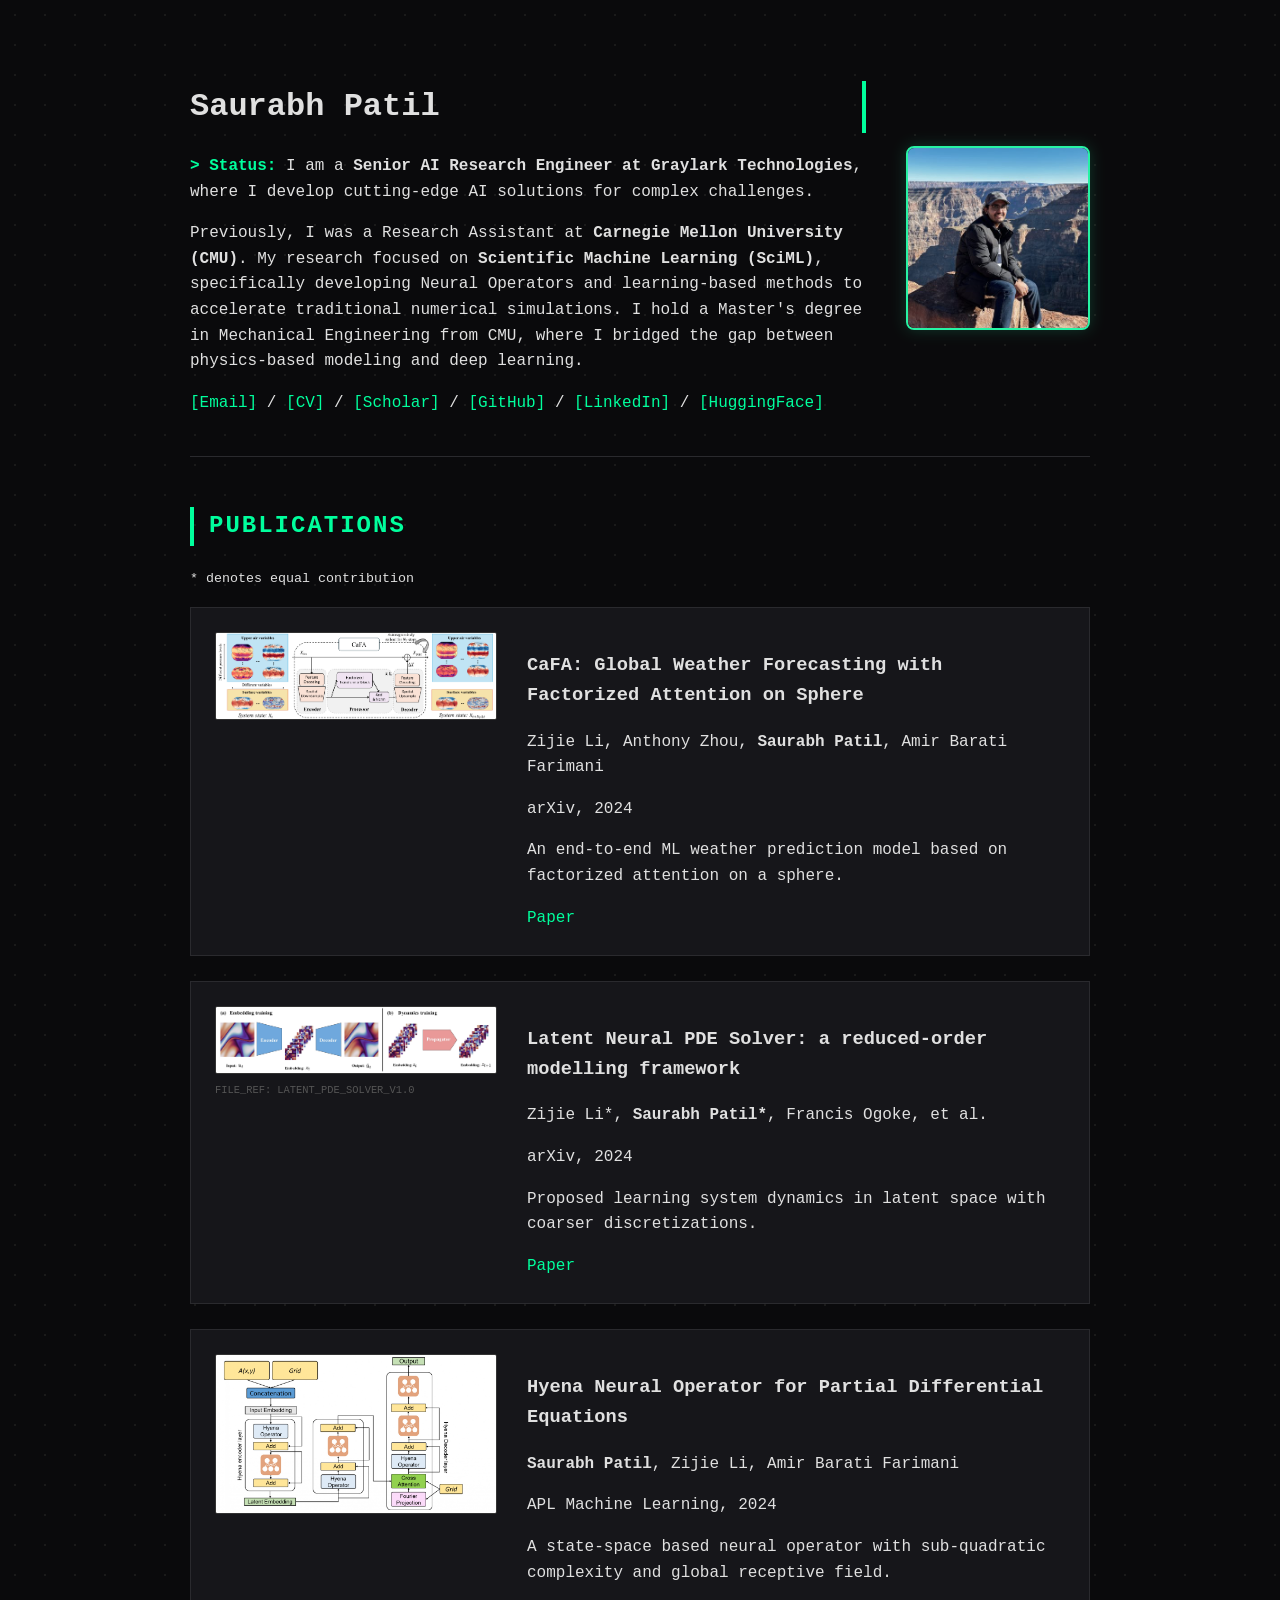
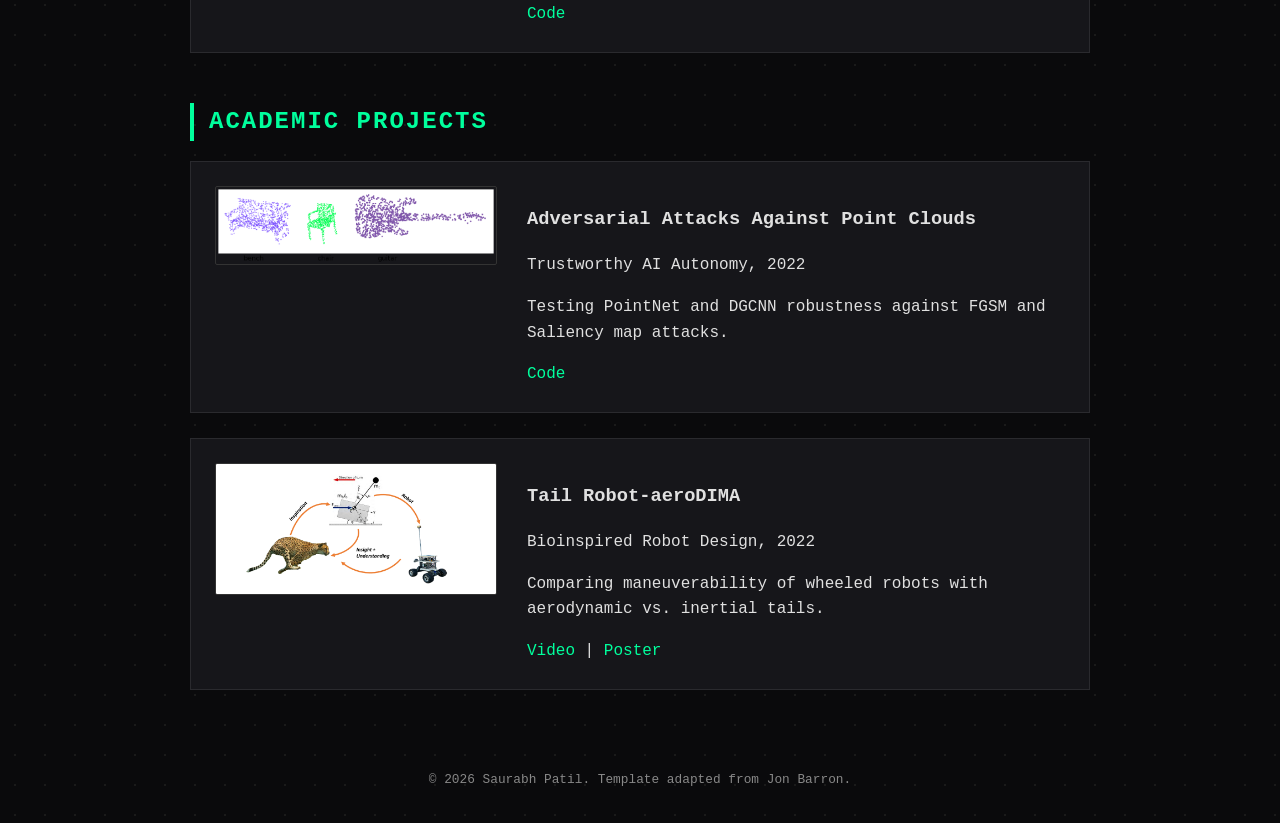
==== commit 92ffaa76: "Add image and reference to Latent PDE Solver" ====
--- a/index.html
+++ b/index.html
@@ -284,7 +284,10 @@
         </div>
 
         <div class="card">
+          <div style="display: flex; flex-direction: column; gap: 8px;">
             <img src="images/L-PDE-solver_page-0001.jpg" alt="L-PDE">
+             <span style="font-size: 0.65rem; color: #555; font-family: monospace;">FILE_REF: LATENT_PDE_SOLVER_V1.0</span>
+          </div>
             <div class="card-content">
                 <h3>Latent Neural PDE Solver: a reduced-order modelling framework</h3>
                 <p class="authors">Zijie Li*, <strong>Saurabh Patil*</strong>, Francis Ogoke, et al.</p>
--- a/stylesheet.css
+++ b/stylesheet.css
@@ -322,7 +322,7 @@
     margin-top: 50px;
 }
 
-.card {
+/* .card {
     display: flex;
     gap: 25px;
     background: var(--card-bg);
@@ -331,20 +331,56 @@
     border-radius: 4px;
     margin-bottom: 25px;
     transition: all 0.3s ease;
-}
-
-.card:hover {
+} */
+
+/* .card:hover {
     border-color: var(--accent-color);
     box-shadow: 0 0 20px rgba(0, 255, 157, 0.1);
     transform: scale(1.01);
-}
-
-.card img {
+} */
+
+/* .card img {
     width: 220px;
     filter: brightness(0.8) contrast(1.2);
     border: 1px solid var(--border-color);
-}
-
+} */
+
+/* .card img {
+    width: 280px;
+    height: 140px; 
+    object-fit: cover; 
+    border: 1px solid var(--border-color);
+    filter: brightness(0.8) contrast(1.2);
+    border-radius: 4px;
+} */
+
+.card {
+    display: flex;
+    gap: 30px; /* Increased gap for a cleaner look */
+    align-items: flex-start; /* Aligns image to the top of the card */
+    background: var(--card-bg);
+    padding: 24px;
+    border: 1px solid var(--border-color);
+    margin-bottom: 25px;
+}
+
+.card img {
+    /* FIX: Remove fixed 'width' and use 'max-width' */
+    width: 280px; 
+    height: auto; /* Maintains the actual proportions of your figure */
+    
+    /* Technical touch: keeps lines in your diagram sharp */
+    image-rendering: -webkit-optimize-contrast; 
+    
+    border: 1px solid #333;
+    border-radius: 2px;
+    flex-shrink: 0; /* CRITICAL: Prevents the text from squeezing the image */
+}
+
+.card-content {
+    flex-grow: 1;
+    min-width: 0; /* Prevents text overflow issues */
+}
 /* AI Terminal Typing Effect */
 .typing {
     overflow: hidden;
--- a/stylesheet.css
+++ b/stylesheet.css
@@ -322,7 +322,7 @@
     margin-top: 50px;
 }
 
-.card {
+/* .card {
     display: flex;
     gap: 25px;
     background: var(--card-bg);
@@ -331,20 +331,56 @@
     border-radius: 4px;
     margin-bottom: 25px;
     transition: all 0.3s ease;
-}
-
-.card:hover {
+} */
+
+/* .card:hover {
     border-color: var(--accent-color);
     box-shadow: 0 0 20px rgba(0, 255, 157, 0.1);
     transform: scale(1.01);
-}
-
-.card img {
+} */
+
+/* .card img {
     width: 220px;
     filter: brightness(0.8) contrast(1.2);
     border: 1px solid var(--border-color);
-}
-
+} */
+
+/* .card img {
+    width: 280px;
+    height: 140px; 
+    object-fit: cover; 
+    border: 1px solid var(--border-color);
+    filter: brightness(0.8) contrast(1.2);
+    border-radius: 4px;
+} */
+
+.card {
+    display: flex;
+    gap: 30px; /* Increased gap for a cleaner look */
+    align-items: flex-start; /* Aligns image to the top of the card */
+    background: var(--card-bg);
+    padding: 24px;
+    border: 1px solid var(--border-color);
+    margin-bottom: 25px;
+}
+
+.card img {
+    /* FIX: Remove fixed 'width' and use 'max-width' */
+    width: 280px; 
+    height: auto; /* Maintains the actual proportions of your figure */
+    
+    /* Technical touch: keeps lines in your diagram sharp */
+    image-rendering: -webkit-optimize-contrast; 
+    
+    border: 1px solid #333;
+    border-radius: 2px;
+    flex-shrink: 0; /* CRITICAL: Prevents the text from squeezing the image */
+}
+
+.card-content {
+    flex-grow: 1;
+    min-width: 0; /* Prevents text overflow issues */
+}
 /* AI Terminal Typing Effect */
 .typing {
     overflow: hidden;
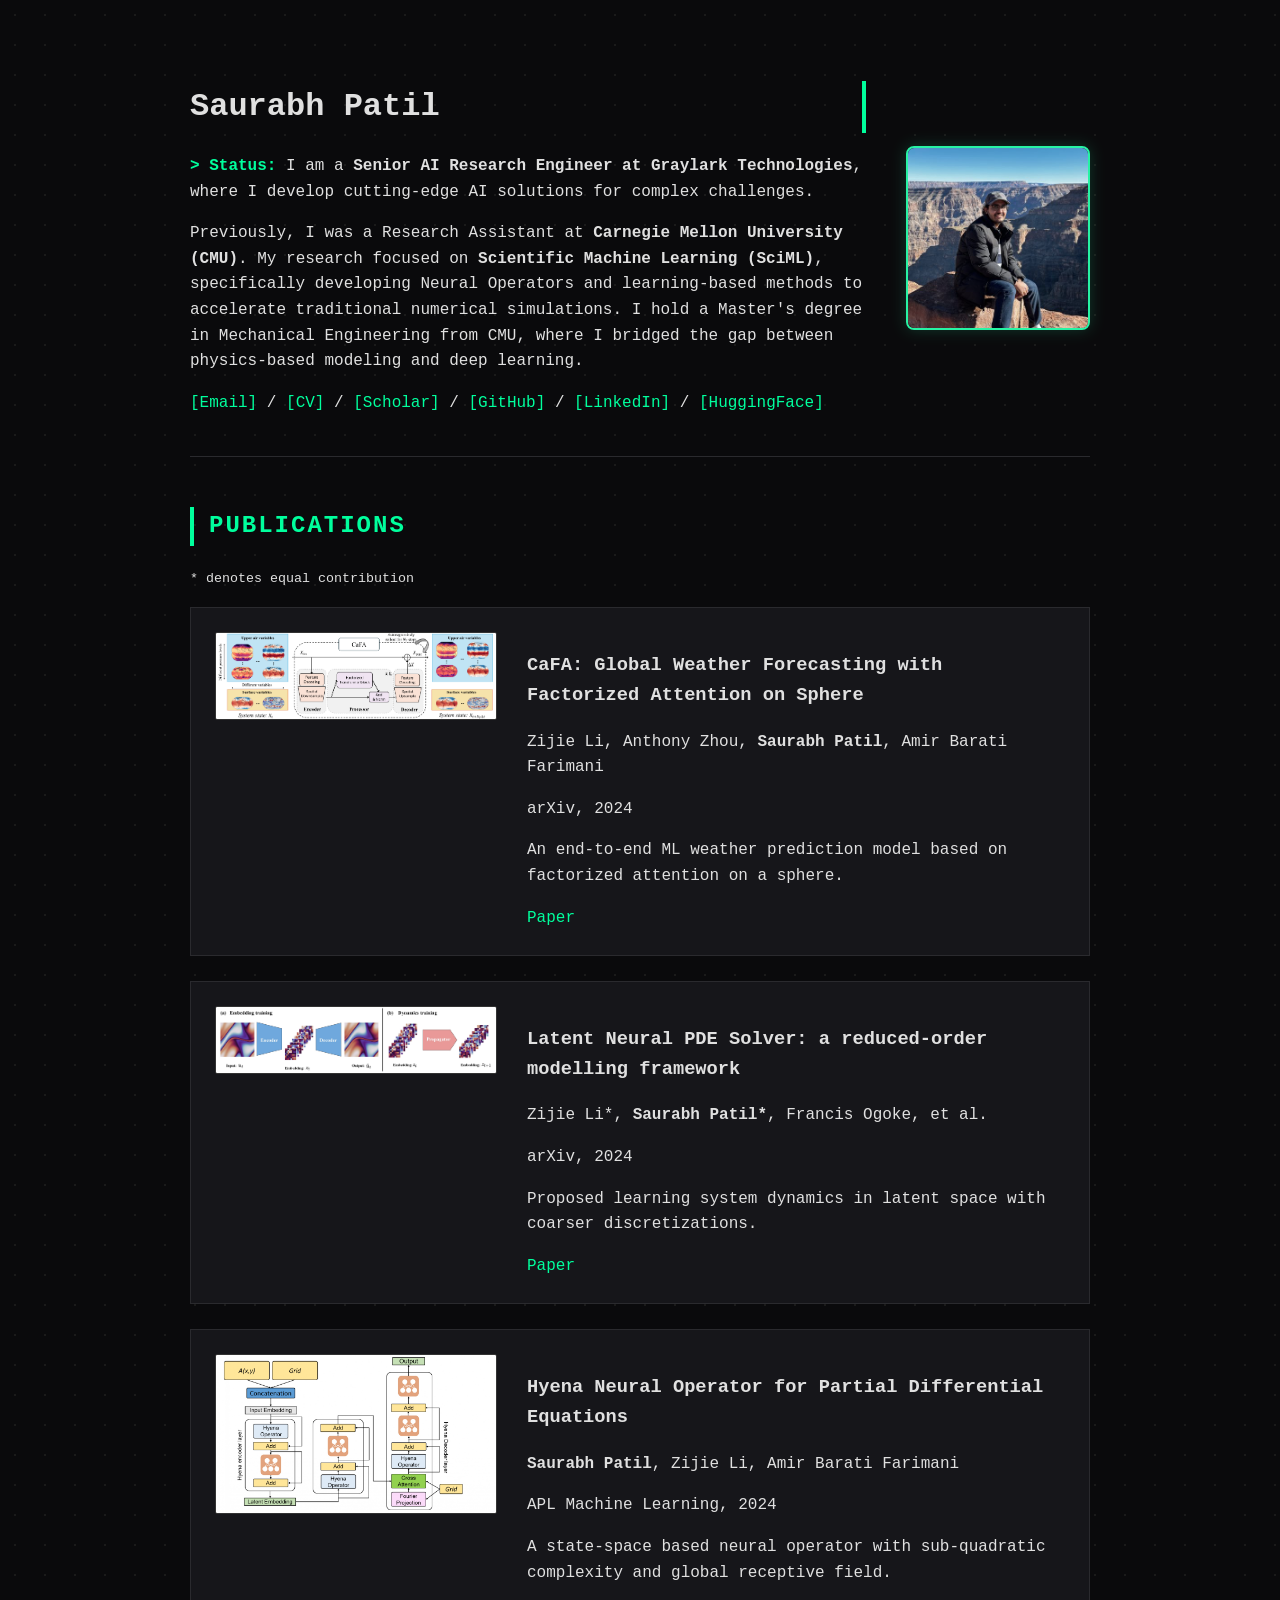
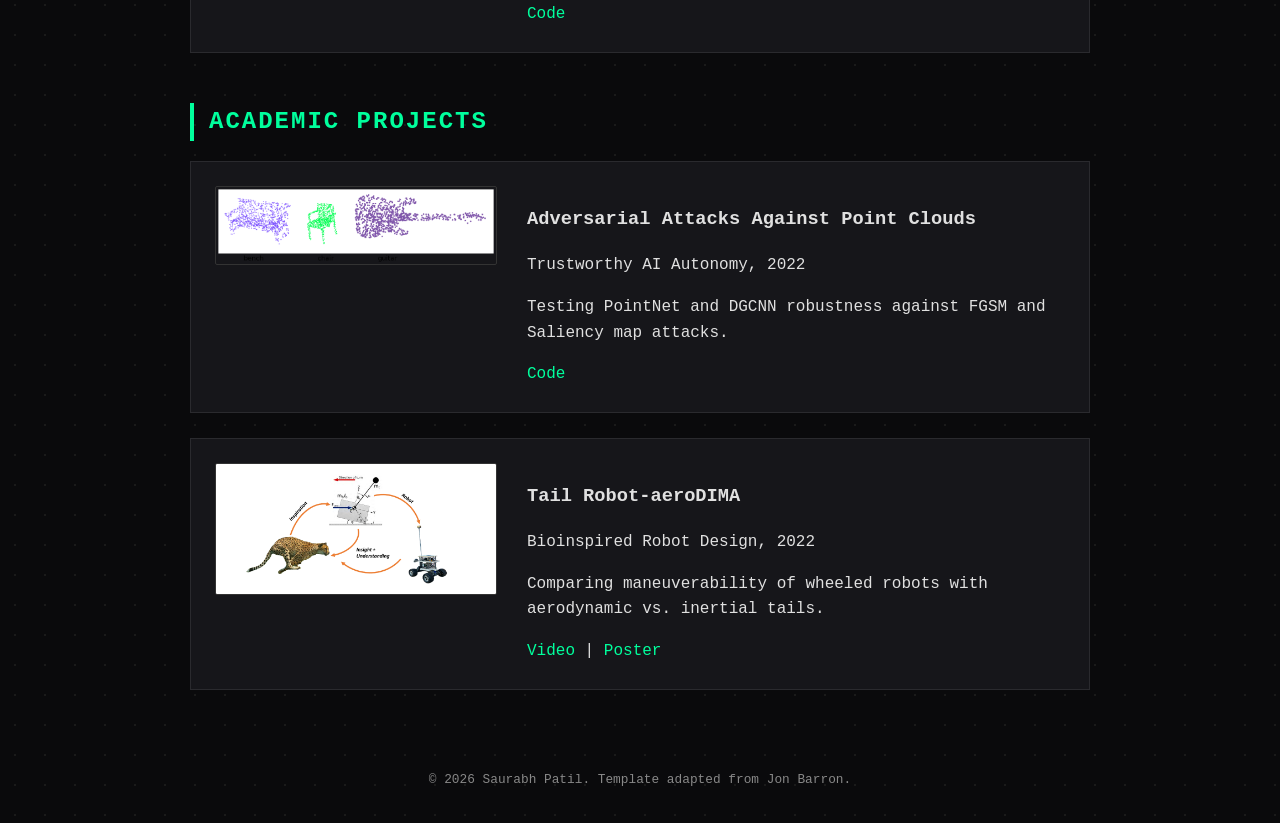
==== commit dffc39ae: "Update index.html" ====
--- a/index.html
+++ b/index.html
@@ -286,7 +286,6 @@
         <div class="card">
           <div style="display: flex; flex-direction: column; gap: 8px;">
             <img src="images/L-PDE-solver_page-0001.jpg" alt="L-PDE">
-             <span style="font-size: 0.65rem; color: #555; font-family: monospace;">FILE_REF: LATENT_PDE_SOLVER_V1.0</span>
           </div>
             <div class="card-content">
                 <h3>Latent Neural PDE Solver: a reduced-order modelling framework</h3>
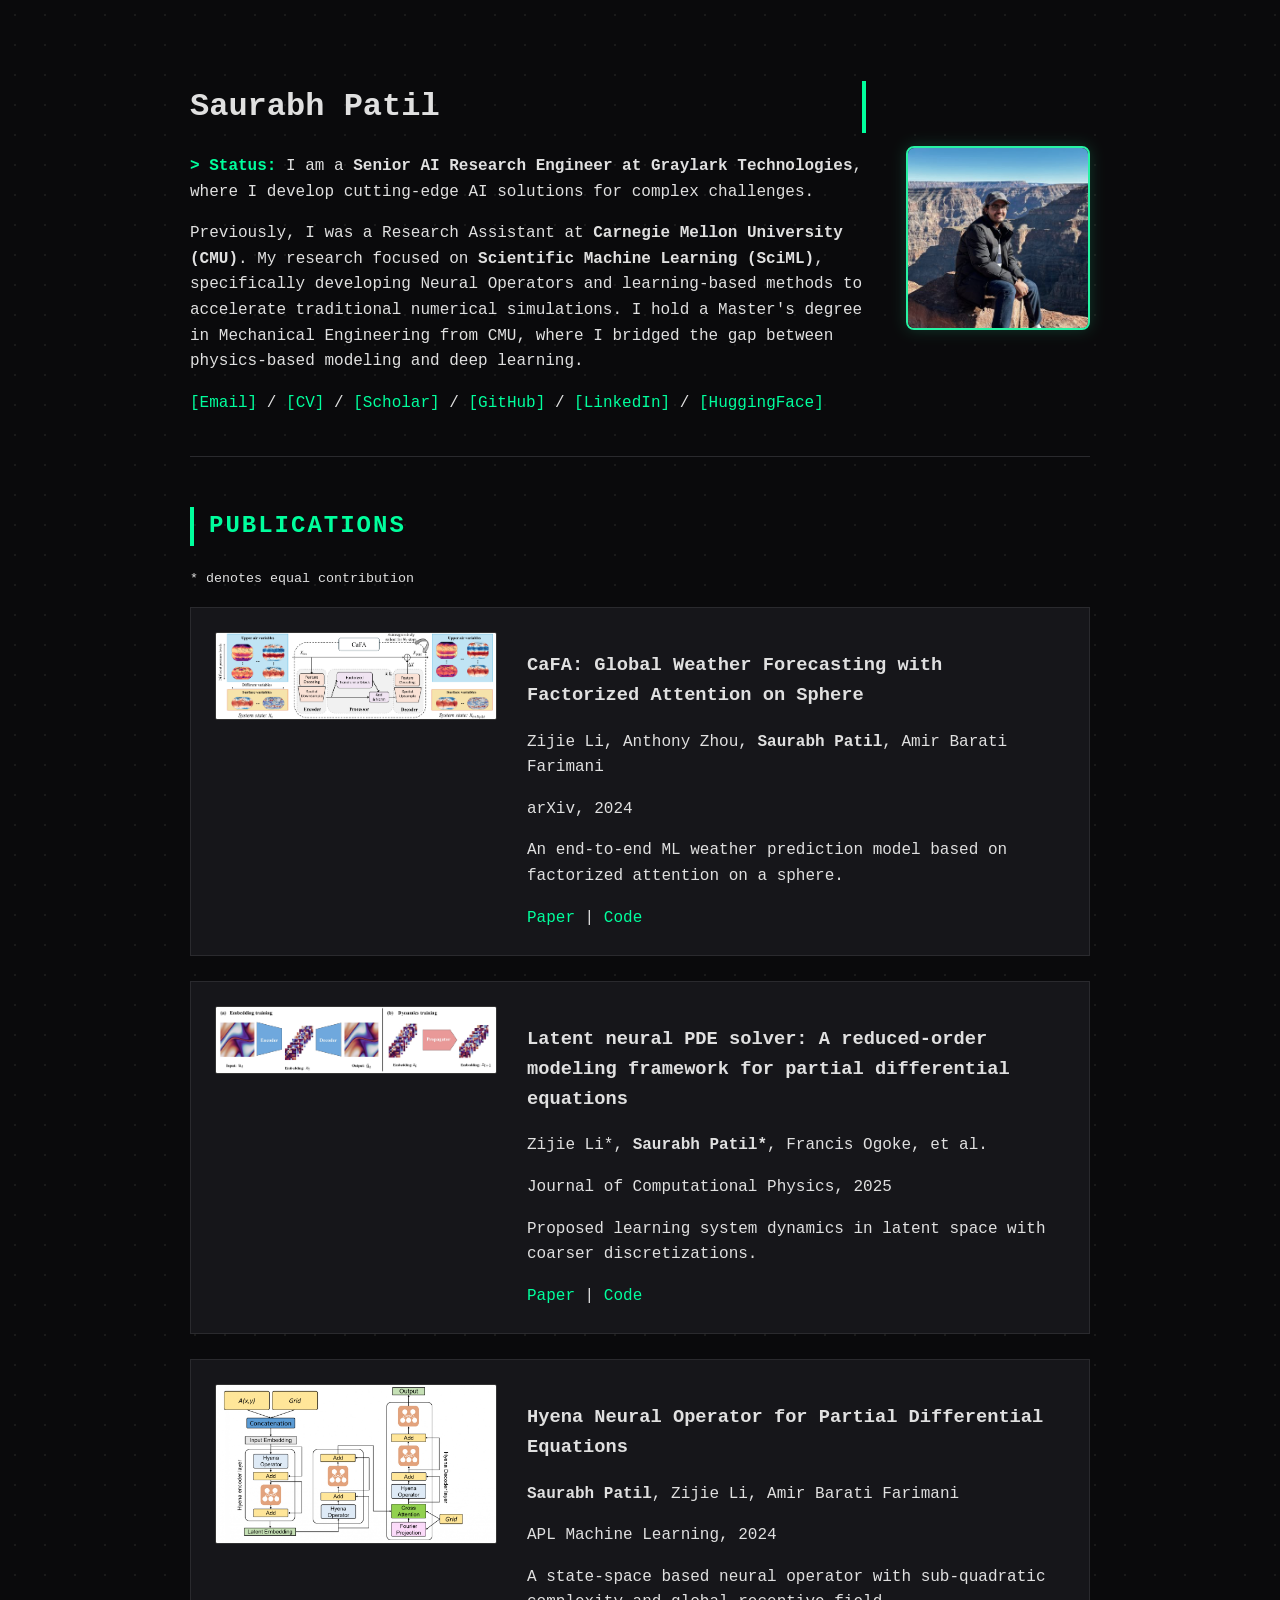
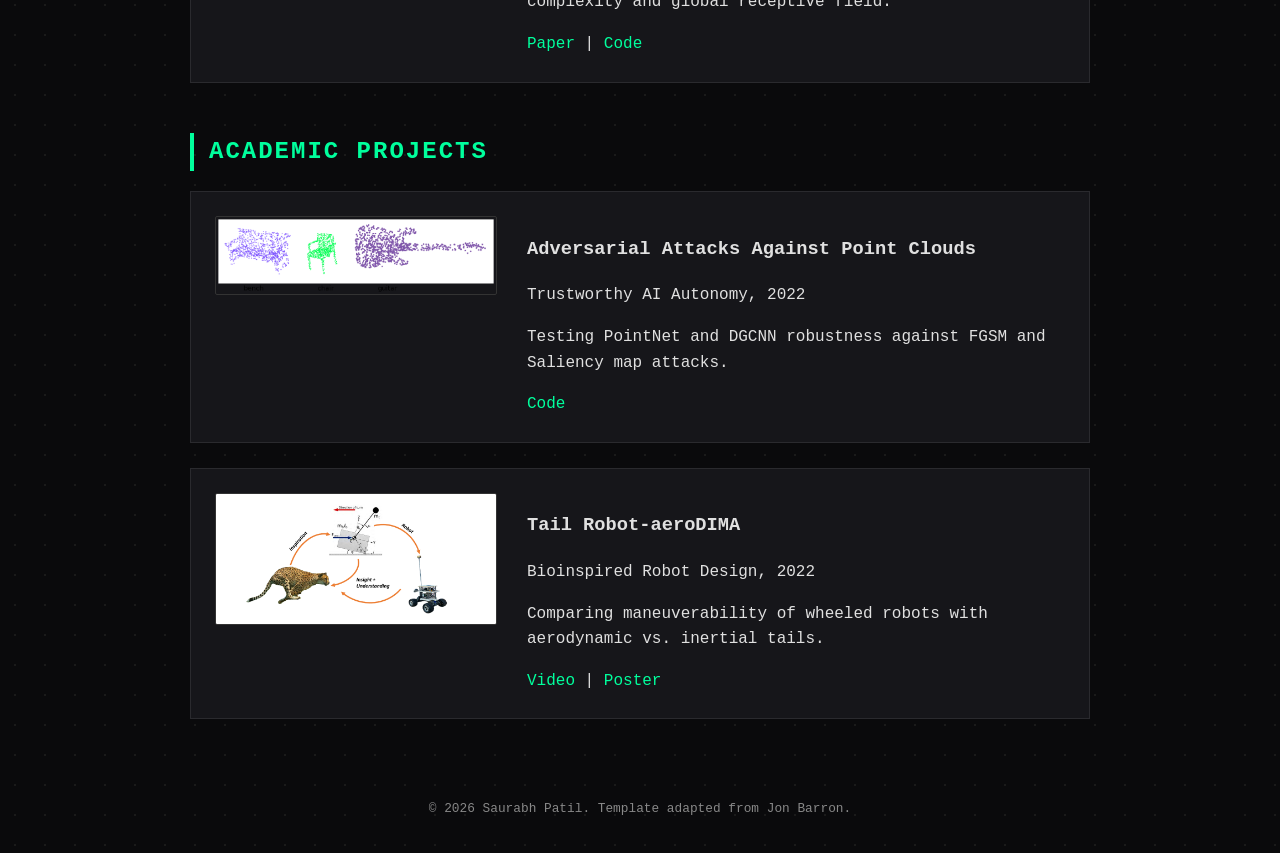
==== commit 810b8e39: "Update references and titles in index.html" ====
--- a/index.html
+++ b/index.html
@@ -279,7 +279,7 @@
                 <p class="authors">Zijie Li, Anthony Zhou, <strong>Saurabh Patil</strong>, Amir Barati Farimani</p>
                 <p class="venue">arXiv, 2024</p>
                 <p>An end-to-end ML weather prediction model based on factorized attention on a sphere.</p>
-                <a href="https://arxiv.org/abs/2405.07395">Paper</a>
+                <a href="https://arxiv.org/abs/2405.07395">Paper</a> | <a href="https://github.com/BaratiLab/CaFA">Code</a>
             </div>
         </div>
 
@@ -288,11 +288,11 @@
             <img src="images/L-PDE-solver_page-0001.jpg" alt="L-PDE">
           </div>
             <div class="card-content">
-                <h3>Latent Neural PDE Solver: a reduced-order modelling framework</h3>
+                <h3>Latent neural PDE solver: A reduced-order modeling framework for partial differential equations</h3>
                 <p class="authors">Zijie Li*, <strong>Saurabh Patil*</strong>, Francis Ogoke, et al.</p>
-                <p class="venue">arXiv, 2024</p>
+                <p class="venue">Journal of Computational Physics, 2025</p>
                 <p>Proposed learning system dynamics in latent space with coarser discretizations.</p>
-                <a href="https://arxiv.org/abs/2402.17853">Paper</a>
+                <a href="https://www.sciencedirect.com/science/article/pii/S0021999124009537">Paper</a> | <a href="https://github.com/BaratiLab/LNS-Latent-Neural-PDE-Solver">Code</a>
             </div>
         </div>
 
@@ -303,7 +303,7 @@
                 <p class="authors"><strong>Saurabh Patil</strong>, Zijie Li, Amir Barati Farimani</p>
                 <p class="venue">APL Machine Learning, 2024</p>
                 <p>A state-space based neural operator with sub-quadratic complexity and global receptive field.</p>
-                <a href="https://github.com/Saupatil07/Hyena-Neural-Operator">Code</a>
+                <a href="https://pubs.aip.org/aip/aml/article/1/4/046114/2928094">Paper</a> | <a href="https://github.com/Saupatil07/Hyena-Neural-Operator">Code</a>
             </div>
         </div>
     </section>
